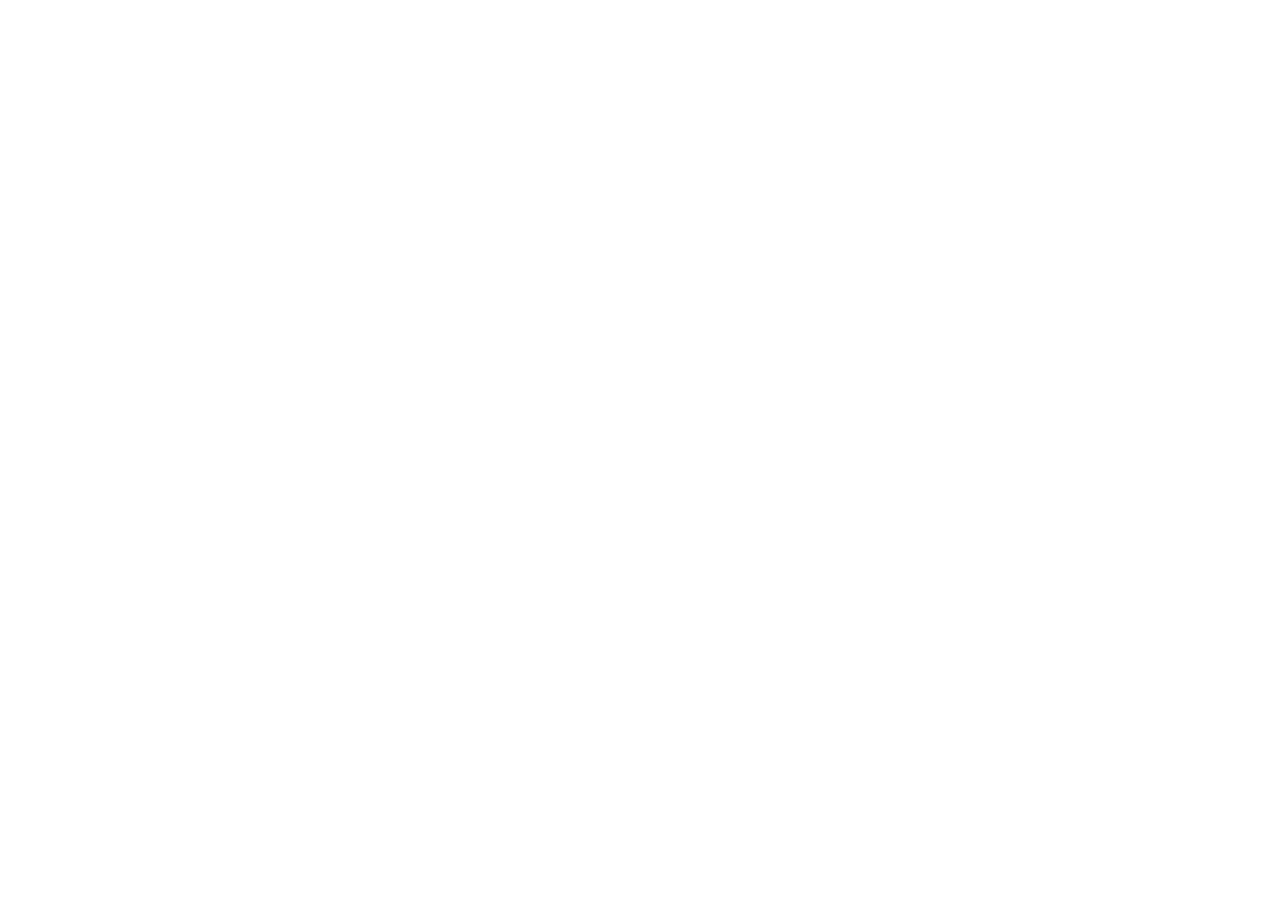
==== index.html @ ce3736c5 "Add files via upload" ====
<!DOCTYPE html>
<html lang="ru">
  <head>
    <meta charset="UTF-8" />
    <meta name="viewport" content="width=device-width, initial-scale=1.0, maximum-scale=1" />
    <link rel="icon" type="image/png" href="/assets/favicon-IRS85_pc.png" />
    <link rel="apple-touch-icon" href="/assets/favicon-IRS85_pc.png" />
    <title>Словарь терминов цифровой гуманитаристики</title>
    <meta name="description" content="Онлайн-словарь терминов цифровой гуманитаристики с определениями на русском и английском языках" />
    
    <!-- Open Graph / Social Media Meta Tags -->
    <meta property="og:type" content="website" />
    <meta property="og:title" content="Словарь терминов цифровой гуманитаристики" />
    <meta property="og:description" content="Современный билингвальный онлайн-словарь терминов цифровой гуманитаристики" />
    <meta property="og:image" content="/favicon.png" />
    <meta name="twitter:card" content="summary" />
    <meta name="twitter:title" content="Словарь терминов цифровой гуманитаристики" />
    <meta name="twitter:description" content="Современный билингвальный онлайн-словарь терминов цифровой гуманитаристики" />
    <link rel="preconnect" href="https://fonts.googleapis.com">
    <link rel="preconnect" href="https://fonts.gstatic.com" crossorigin>
    <link href="https://fonts.googleapis.com/css2?family=Architects+Daughter&family=DM+Sans:ital,opsz,wght@0,9..40,100..1000;1,9..40,100..1000&family=Fira+Code:wght@300..700&family=Geist+Mono:wght@100..900&family=Geist:wght@100..900&family=IBM+Plex+Mono:ital,wght@0,100;0,200;0,300;0,400;0,500;0,600;0,700;1,100;1,200;1,300;1,400;1,500;1,600;1,700&family=IBM+Plex+Sans:ital,wght@0,100..700;1,100..700&family=Inter:ital,opsz,wght@0,14..32,100..900;1,14..32,100..900&family=JetBrains+Mono:ital,wght@0,100..800;1,100..800&family=Libre+Baskerville:ital,wght@0,400;0,700;1,400&family=Lora:ital,wght@0,400..700;1,400..700&family=Merriweather:ital,opsz,wght@0,18..144,300..900;1,18..144,300..900&family=Montserrat:ital,wght@0,100..900;1,100..900&family=Open+Sans:ital,wght@0,300..800;1,300..800&family=Outfit:wght@100..900&family=Oxanium:wght@200..800&family=Playfair+Display:ital,wght@0,400..900;1,400..900&family=Plus+Jakarta+Sans:ital,wght@0,200..800;1,200..800&family=Poppins:ital,wght@0,100;0,200;0,300;0,400;0,500;0,600;0,700;0,800;0,900;1,100;1,200;1,300;1,400;1,500;1,600;1,700;1,800;1,900&family=Roboto+Mono:ital,wght@0,100..700;1,100..700&family=Roboto:ital,wght@0,100..900;1,100..900&family=Source+Code+Pro:ital,wght@0,200..900;1,200..900&family=Source+Serif+4:ital,opsz,wght@0,8..60,200..900;1,8..60,200..900&family=Space+Grotesk:wght@300..700&family=Space+Mono:ital,wght@0,400;0,700;1,400;1,700&display=swap" rel="stylesheet">
    <script type="module" crossorigin src="/assets/index-CRSJxLl6.js"></script>
    <link rel="stylesheet" crossorigin href="/assets/index-CSsqcuXr.css">
  </head>
  <body>
    <div id="root"></div>
  </body>
</html>
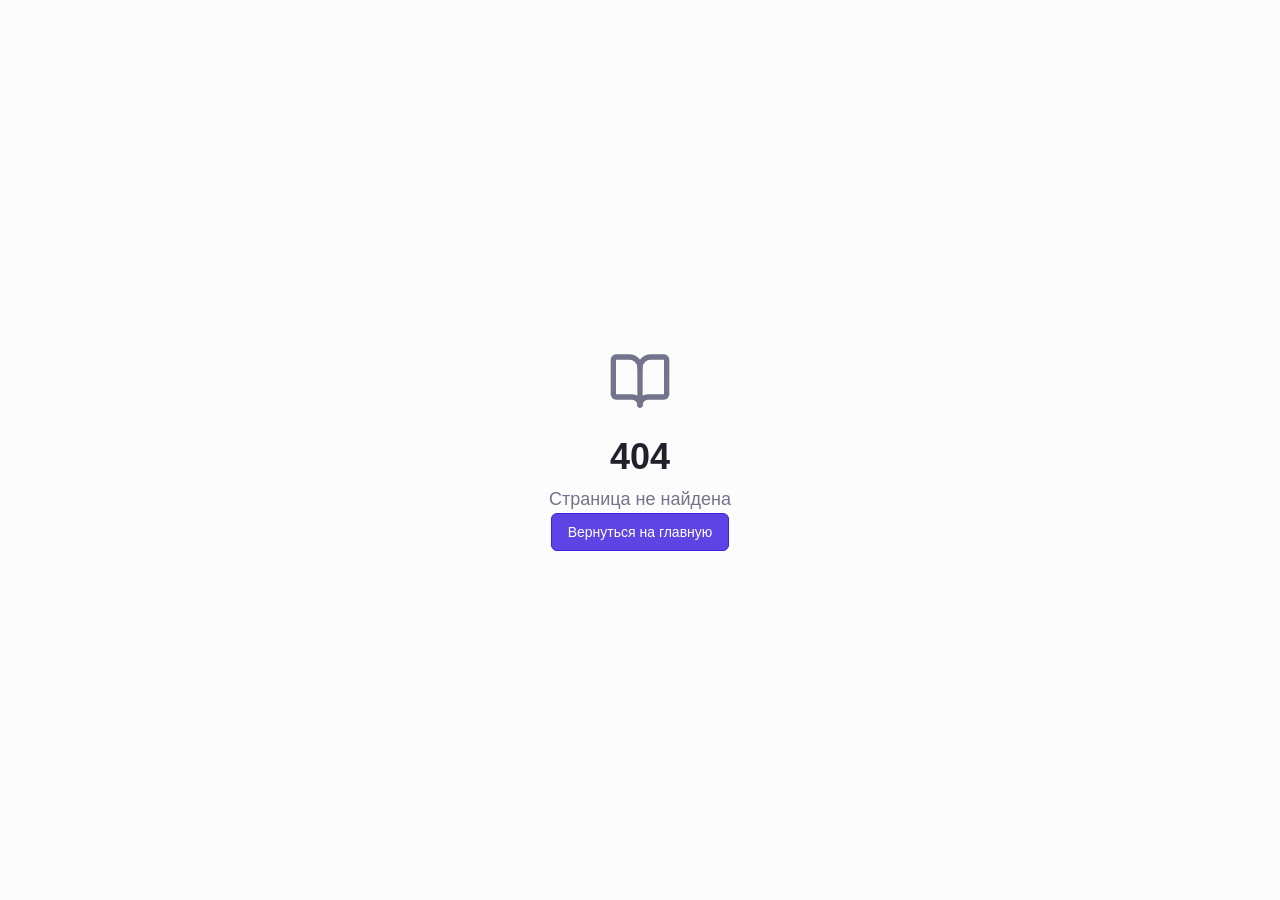
==== commit 27686755: "deploy: 687a441956962f9302067130bd3412cc6a17f30a" ====
--- a/index.html
+++ b/index.html
@@ -7,6 +7,17 @@
     <link rel="apple-touch-icon" href="/assets/favicon-IRS85_pc.png" />
     <title>Словарь терминов цифровой гуманитаристики</title>
     <meta name="description" content="Онлайн-словарь терминов цифровой гуманитаристики с определениями на русском и английском языках" />
+    
+    <!-- GitHub Pages SPA routing support -->
+    <script>
+      (function() {
+        var redirect = sessionStorage.redirect;
+        delete sessionStorage.redirect;
+        if (redirect && redirect !== location.href) {
+          history.replaceState(null, null, redirect);
+        }
+      })();
+    </script>
     
     <!-- Open Graph / Social Media Meta Tags -->
     <meta property="og:type" content="website" />
@@ -19,7 +30,7 @@
     <link rel="preconnect" href="https://fonts.googleapis.com">
     <link rel="preconnect" href="https://fonts.gstatic.com" crossorigin>
     <link href="https://fonts.googleapis.com/css2?family=Architects+Daughter&family=DM+Sans:ital,opsz,wght@0,9..40,100..1000;1,9..40,100..1000&family=Fira+Code:wght@300..700&family=Geist+Mono:wght@100..900&family=Geist:wght@100..900&family=IBM+Plex+Mono:ital,wght@0,100;0,200;0,300;0,400;0,500;0,600;0,700;1,100;1,200;1,300;1,400;1,500;1,600;1,700&family=IBM+Plex+Sans:ital,wght@0,100..700;1,100..700&family=Inter:ital,opsz,wght@0,14..32,100..900;1,14..32,100..900&family=JetBrains+Mono:ital,wght@0,100..800;1,100..800&family=Libre+Baskerville:ital,wght@0,400;0,700;1,400&family=Lora:ital,wght@0,400..700;1,400..700&family=Merriweather:ital,opsz,wght@0,18..144,300..900;1,18..144,300..900&family=Montserrat:ital,wght@0,100..900;1,100..900&family=Open+Sans:ital,wght@0,300..800;1,300..800&family=Outfit:wght@100..900&family=Oxanium:wght@200..800&family=Playfair+Display:ital,wght@0,400..900;1,400..900&family=Plus+Jakarta+Sans:ital,wght@0,200..800;1,200..800&family=Poppins:ital,wght@0,100;0,200;0,300;0,400;0,500;0,600;0,700;0,800;0,900;1,100;1,200;1,300;1,400;1,500;1,600;1,700;1,800;1,900&family=Roboto+Mono:ital,wght@0,100..700;1,100..700&family=Roboto:ital,wght@0,100..900;1,100..900&family=Source+Code+Pro:ital,wght@0,200..900;1,200..900&family=Source+Serif+4:ital,opsz,wght@0,8..60,200..900;1,8..60,200..900&family=Space+Grotesk:wght@300..700&family=Space+Mono:ital,wght@0,400;0,700;1,400;1,700&display=swap" rel="stylesheet">
-    <script type="module" crossorigin src="/assets/index-CRSJxLl6.js"></script>
+    <script type="module" crossorigin src="/assets/index-B86hUpLt.js"></script>
     <link rel="stylesheet" crossorigin href="/assets/index-CSsqcuXr.css">
   </head>
   <body>
--- a/assets/index-CSsqcuXr.css
+++ b/assets/index-CSsqcuXr.css
@@ -0,0 +1 @@
+*,:before,:after{--tw-border-spacing-x: 0;--tw-border-spacing-y: 0;--tw-translate-x: 0;--tw-translate-y: 0;--tw-rotate: 0;--tw-skew-x: 0;--tw-skew-y: 0;--tw-scale-x: 1;--tw-scale-y: 1;--tw-pan-x: ;--tw-pan-y: ;--tw-pinch-zoom: ;--tw-scroll-snap-strictness: proximity;--tw-gradient-from-position: ;--tw-gradient-via-position: ;--tw-gradient-to-position: ;--tw-ordinal: ;--tw-slashed-zero: ;--tw-numeric-figure: ;--tw-numeric-spacing: ;--tw-numeric-fraction: ;--tw-ring-inset: ;--tw-ring-offset-width: 0px;--tw-ring-offset-color: #fff;--tw-ring-color: rgb(59 130 246 / .5);--tw-ring-offset-shadow: 0 0 #0000;--tw-ring-shadow: 0 0 #0000;--tw-shadow: 0 0 #0000;--tw-shadow-colored: 0 0 #0000;--tw-blur: ;--tw-brightness: ;--tw-contrast: ;--tw-grayscale: ;--tw-hue-rotate: ;--tw-invert: ;--tw-saturate: ;--tw-sepia: ;--tw-drop-shadow: ;--tw-backdrop-blur: ;--tw-backdrop-brightness: ;--tw-backdrop-contrast: ;--tw-backdrop-grayscale: ;--tw-backdrop-hue-rotate: ;--tw-backdrop-invert: ;--tw-backdrop-opacity: ;--tw-backdrop-saturate: ;--tw-backdrop-sepia: ;--tw-contain-size: ;--tw-contain-layout: ;--tw-contain-paint: ;--tw-contain-style: }::backdrop{--tw-border-spacing-x: 0;--tw-border-spacing-y: 0;--tw-translate-x: 0;--tw-translate-y: 0;--tw-rotate: 0;--tw-skew-x: 0;--tw-skew-y: 0;--tw-scale-x: 1;--tw-scale-y: 1;--tw-pan-x: ;--tw-pan-y: ;--tw-pinch-zoom: ;--tw-scroll-snap-strictness: proximity;--tw-gradient-from-position: ;--tw-gradient-via-position: ;--tw-gradient-to-position: ;--tw-ordinal: ;--tw-slashed-zero: ;--tw-numeric-figure: ;--tw-numeric-spacing: ;--tw-numeric-fraction: ;--tw-ring-inset: ;--tw-ring-offset-width: 0px;--tw-ring-offset-color: #fff;--tw-ring-color: rgb(59 130 246 / .5);--tw-ring-offset-shadow: 0 0 #0000;--tw-ring-shadow: 0 0 #0000;--tw-shadow: 0 0 #0000;--tw-shadow-colored: 0 0 #0000;--tw-blur: ;--tw-brightness: ;--tw-contrast: ;--tw-grayscale: ;--tw-hue-rotate: ;--tw-invert: ;--tw-saturate: ;--tw-sepia: ;--tw-drop-shadow: ;--tw-backdrop-blur: ;--tw-backdrop-brightness: ;--tw-backdrop-contrast: ;--tw-backdrop-grayscale: ;--tw-backdrop-hue-rotate: ;--tw-backdrop-invert: ;--tw-backdrop-opacity: ;--tw-backdrop-saturate: ;--tw-backdrop-sepia: ;--tw-contain-size: ;--tw-contain-layout: ;--tw-contain-paint: ;--tw-contain-style: }*,:before,:after{box-sizing:border-box;border-width:0;border-style:solid;border-color:#e5e7eb}:before,:after{--tw-content: ""}html,:host{line-height:1.5;-webkit-text-size-adjust:100%;-moz-tab-size:4;-o-tab-size:4;tab-size:4;font-family:var(--font-sans);font-feature-settings:normal;font-variation-settings:normal;-webkit-tap-highlight-color:transparent}body{margin:0;line-height:inherit}hr{height:0;color:inherit;border-top-width:1px}abbr:where([title]){-webkit-text-decoration:underline dotted;text-decoration:underline dotted}h1,h2,h3,h4,h5,h6{font-size:inherit;font-weight:inherit}a{color:inherit;text-decoration:inherit}b,strong{font-weight:bolder}code,kbd,samp,pre{font-family:var(--font-mono);font-feature-settings:normal;font-variation-settings:normal;font-size:1em}small{font-size:80%}sub,sup{font-size:75%;line-height:0;position:relative;vertical-align:baseline}sub{bottom:-.25em}sup{top:-.5em}table{text-indent:0;border-color:inherit;border-collapse:collapse}button,input,optgroup,select,textarea{font-family:inherit;font-feature-settings:inherit;font-variation-settings:inherit;font-size:100%;font-weight:inherit;line-height:inherit;letter-spacing:inherit;color:inherit;margin:0;padding:0}button,select{text-transform:none}button,input:where([type=button]),input:where([type=reset]),input:where([type=submit]){-webkit-appearance:button;background-color:transparent;background-image:none}:-moz-focusring{outline:auto}:-moz-ui-invalid{box-shadow:none}progress{vertical-align:baseline}::-webkit-inner-spin-button,::-webkit-outer-spin-button{height:auto}[type=search]{-webkit-appearance:textfield;outline-offset:-2px}::-webkit-search-decoration{-webkit-appearance:none}::-webkit-file-upload-button{-webkit-appearance:button;font:inherit}summary{display:list-item}blockquote,dl,dd,h1,h2,h3,h4,h5,h6,hr,figure,p,pre{margin:0}fieldset{margin:0;padding:0}legend{padding:0}ol,ul,menu{list-style:none;margin:0;padding:0}dialog{padding:0}textarea{resize:vertical}input::-moz-placeholder,textarea::-moz-placeholder{opacity:1;color:#9ca3af}input::placeholder,textarea::placeholder{opacity:1;color:#9ca3af}button,[role=button]{cursor:pointer}:disabled{cursor:default}img,svg,video,canvas,audio,iframe,embed,object{display:block;vertical-align:middle}img,video{max-width:100%;height:auto}[hidden]:where(:not([hidden=until-found])){display:none}*{--tw-border-opacity: 1;border-color:hsl(var(--border) / var(--tw-border-opacity, 1))}body{--tw-bg-opacity: 1;background-color:hsl(var(--background) / var(--tw-bg-opacity, 1));font-family:var(--font-sans);--tw-text-opacity: 1;color:hsl(var(--foreground) / var(--tw-text-opacity, 1));-webkit-font-smoothing:antialiased;-moz-osx-font-smoothing:grayscale}.sr-only{position:absolute;width:1px;height:1px;padding:0;margin:-1px;overflow:hidden;clip:rect(0,0,0,0);white-space:nowrap;border-width:0}.pointer-events-none{pointer-events:none}.pointer-events-auto{pointer-events:auto}.visible{visibility:visible}.invisible{visibility:hidden}.fixed{position:fixed}.absolute{position:absolute}.relative{position:relative}.sticky{position:sticky}.inset-0{top:0;right:0;bottom:0;left:0}.inset-x-0{left:0;right:0}.inset-y-0{top:0;bottom:0}.-bottom-12{bottom:-3rem}.-left-12{left:-3rem}.-right-12{right:-3rem}.-top-12{top:-3rem}.bottom-0{bottom:0}.left-0{left:0}.left-1{left:.25rem}.left-1\/2{left:50%}.left-2{left:.5rem}.left-3{left:.75rem}.left-\[50\%\]{left:50%}.right-0{right:0}.right-1{right:.25rem}.right-2{right:.5rem}.right-3{right:.75rem}.right-4{right:1rem}.top-0{top:0}.top-1\.5{top:.375rem}.top-1\/2{top:50%}.top-2{top:.5rem}.top-3\.5{top:.875rem}.top-4{top:1rem}.top-\[1px\]{top:1px}.top-\[50\%\]{top:50%}.top-\[60\%\]{top:60%}.top-full{top:100%}.z-10{z-index:10}.z-20{z-index:20}.z-50{z-index:50}.z-\[100\]{z-index:100}.z-\[1\]{z-index:1}.-mx-1{margin-left:-.25rem;margin-right:-.25rem}.mx-2{margin-left:.5rem;margin-right:.5rem}.mx-3\.5{margin-left:.875rem;margin-right:.875rem}.mx-auto{margin-left:auto;margin-right:auto}.my-0\.5{margin-top:.125rem;margin-bottom:.125rem}.my-1{margin-top:.25rem;margin-bottom:.25rem}.-ml-4{margin-left:-1rem}.-mt-16{margin-top:-4rem}.-mt-4{margin-top:-1rem}.mb-1{margin-bottom:.25rem}.mb-10{margin-bottom:2.5rem}.mb-12{margin-bottom:3rem}.mb-2{margin-bottom:.5rem}.mb-24{margin-bottom:6rem}.mb-4{margin-bottom:1rem}.mb-6{margin-bottom:1.5rem}.ml-1{margin-left:.25rem}.ml-2{margin-left:.5rem}.ml-auto{margin-left:auto}.mr-1{margin-right:.25rem}.mr-2{margin-right:.5rem}.mt-0\.5{margin-top:.125rem}.mt-1\.5{margin-top:.375rem}.mt-2{margin-top:.5rem}.mt-24{margin-top:6rem}.mt-4{margin-top:1rem}.mt-auto{margin-top:auto}.line-clamp-2{overflow:hidden;display:-webkit-box;-webkit-box-orient:vertical;-webkit-line-clamp:2}.block{display:block}.inline-block{display:inline-block}.flex{display:flex}.inline-flex{display:inline-flex}.table{display:table}.grid{display:grid}.hidden{display:none}.aspect-square{aspect-ratio:1 / 1}.aspect-video{aspect-ratio:16 / 9}.size-4{width:1rem;height:1rem}.h-1{height:.25rem}.h-1\.5{height:.375rem}.h-10{height:2.5rem}.h-11{height:2.75rem}.h-12{height:3rem}.h-16{height:4rem}.h-2{height:.5rem}.h-2\.5{height:.625rem}.h-3{height:.75rem}.h-3\.5{height:.875rem}.h-4{height:1rem}.h-5{height:1.25rem}.h-6{height:1.5rem}.h-7{height:1.75rem}.h-8{height:2rem}.h-9{height:2.25rem}.h-\[1px\]{height:1px}.h-\[500px\]{height:500px}.h-\[600px\]{height:600px}.h-\[var\(--radix-navigation-menu-viewport-height\)\]{height:var(--radix-navigation-menu-viewport-height)}.h-\[var\(--radix-select-trigger-height\)\]{height:var(--radix-select-trigger-height)}.h-auto{height:auto}.h-full{height:100%}.h-px{height:1px}.h-screen{height:100vh}.h-svh{height:100svh}.max-h-\[--radix-context-menu-content-available-height\]{max-height:var(--radix-context-menu-content-available-height)}.max-h-\[--radix-select-content-available-height\]{max-height:var(--radix-select-content-available-height)}.max-h-\[300px\]{max-height:300px}.max-h-\[var\(--radix-dropdown-menu-content-available-height\)\]{max-height:var(--radix-dropdown-menu-content-available-height)}.max-h-screen{max-height:100vh}.min-h-0{min-height:0px}.min-h-10{min-height:2.5rem}.min-h-8{min-height:2rem}.min-h-9{min-height:2.25rem}.min-h-\[140px\]{min-height:140px}.min-h-\[80px\]{min-height:80px}.min-h-screen{min-height:100vh}.min-h-svh{min-height:100svh}.w-0{width:0px}.w-1{width:.25rem}.w-10{width:2.5rem}.w-11{width:2.75rem}.w-16{width:4rem}.w-2{width:.5rem}.w-2\.5{width:.625rem}.w-3{width:.75rem}.w-3\.5{width:.875rem}.w-3\/4{width:75%}.w-4{width:1rem}.w-5{width:1.25rem}.w-6{width:1.5rem}.w-64{width:16rem}.w-7{width:1.75rem}.w-72{width:18rem}.w-8{width:2rem}.w-9{width:2.25rem}.w-\[100px\]{width:100px}.w-\[1px\]{width:1px}.w-\[500px\]{width:500px}.w-\[600px\]{width:600px}.w-\[var\(--sidebar-width\)\]{width:var(--sidebar-width)}.w-auto{width:auto}.w-full{width:100%}.w-max{width:-moz-max-content;width:max-content}.w-px{width:1px}.min-w-0{min-width:0px}.min-w-10{min-width:2.5rem}.min-w-11{min-width:2.75rem}.min-w-5{min-width:1.25rem}.min-w-9{min-width:2.25rem}.min-w-\[12rem\]{min-width:12rem}.min-w-\[32px\]{min-width:32px}.min-w-\[48px\]{min-width:48px}.min-w-\[8rem\]{min-width:8rem}.min-w-\[var\(--radix-select-trigger-width\)\]{min-width:var(--radix-select-trigger-width)}.max-w-2xl{max-width:42rem}.max-w-3xl{max-width:48rem}.max-w-4xl{max-width:56rem}.max-w-5xl{max-width:64rem}.max-w-6xl{max-width:72rem}.max-w-7xl{max-width:80rem}.max-w-\[var\(--skeleton-width\)\]{max-width:var(--skeleton-width)}.max-w-lg{max-width:32rem}.max-w-max{max-width:-moz-max-content;max-width:max-content}.max-w-md{max-width:28rem}.max-w-xs{max-width:20rem}.flex-1{flex:1 1 0%}.flex-shrink-0,.shrink-0{flex-shrink:0}.grow{flex-grow:1}.grow-0{flex-grow:0}.basis-full{flex-basis:100%}.caption-bottom{caption-side:bottom}.border-collapse{border-collapse:collapse}.origin-\[--radix-context-menu-content-transform-origin\]{transform-origin:var(--radix-context-menu-content-transform-origin)}.origin-\[--radix-dropdown-menu-content-transform-origin\]{transform-origin:var(--radix-dropdown-menu-content-transform-origin)}.origin-\[--radix-hover-card-content-transform-origin\]{transform-origin:var(--radix-hover-card-content-transform-origin)}.origin-\[--radix-menubar-content-transform-origin\]{transform-origin:var(--radix-menubar-content-transform-origin)}.origin-\[--radix-popover-content-transform-origin\]{transform-origin:var(--radix-popover-content-transform-origin)}.origin-\[--radix-select-content-transform-origin\]{transform-origin:var(--radix-select-content-transform-origin)}.origin-\[--radix-tooltip-content-transform-origin\]{transform-origin:var(--radix-tooltip-content-transform-origin)}.-translate-x-1\/2{--tw-translate-x: -50%;transform:translate(var(--tw-translate-x),var(--tw-translate-y)) rotate(var(--tw-rotate)) skew(var(--tw-skew-x)) skewY(var(--tw-skew-y)) scaleX(var(--tw-scale-x)) scaleY(var(--tw-scale-y))}.-translate-x-px{--tw-translate-x: -1px;transform:translate(var(--tw-translate-x),var(--tw-translate-y)) rotate(var(--tw-rotate)) skew(var(--tw-skew-x)) skewY(var(--tw-skew-y)) scaleX(var(--tw-scale-x)) scaleY(var(--tw-scale-y))}.-translate-y-1\/2{--tw-translate-y: -50%;transform:translate(var(--tw-translate-x),var(--tw-translate-y)) rotate(var(--tw-rotate)) skew(var(--tw-skew-x)) skewY(var(--tw-skew-y)) scaleX(var(--tw-scale-x)) scaleY(var(--tw-scale-y))}.translate-x-\[-50\%\]{--tw-translate-x: -50%;transform:translate(var(--tw-translate-x),var(--tw-translate-y)) rotate(var(--tw-rotate)) skew(var(--tw-skew-x)) skewY(var(--tw-skew-y)) scaleX(var(--tw-scale-x)) scaleY(var(--tw-scale-y))}.translate-x-px{--tw-translate-x: 1px;transform:translate(var(--tw-translate-x),var(--tw-translate-y)) rotate(var(--tw-rotate)) skew(var(--tw-skew-x)) skewY(var(--tw-skew-y)) scaleX(var(--tw-scale-x)) scaleY(var(--tw-scale-y))}.translate-y-\[-50\%\]{--tw-translate-y: -50%;transform:translate(var(--tw-translate-x),var(--tw-translate-y)) rotate(var(--tw-rotate)) skew(var(--tw-skew-x)) skewY(var(--tw-skew-y)) scaleX(var(--tw-scale-x)) scaleY(var(--tw-scale-y))}.rotate-45{--tw-rotate: 45deg;transform:translate(var(--tw-translate-x),var(--tw-translate-y)) rotate(var(--tw-rotate)) skew(var(--tw-skew-x)) skewY(var(--tw-skew-y)) scaleX(var(--tw-scale-x)) scaleY(var(--tw-scale-y))}.rotate-90{--tw-rotate: 90deg;transform:translate(var(--tw-translate-x),var(--tw-translate-y)) rotate(var(--tw-rotate)) skew(var(--tw-skew-x)) skewY(var(--tw-skew-y)) scaleX(var(--tw-scale-x)) scaleY(var(--tw-scale-y))}.transform{transform:translate(var(--tw-translate-x),var(--tw-translate-y)) rotate(var(--tw-rotate)) skew(var(--tw-skew-x)) skewY(var(--tw-skew-y)) scaleX(var(--tw-scale-x)) scaleY(var(--tw-scale-y))}@keyframes pulse{50%{opacity:.5}}.animate-pulse{animation:pulse 2s cubic-bezier(.4,0,.6,1) infinite}@keyframes spin{to{transform:rotate(360deg)}}.animate-spin{animation:spin 1s linear infinite}.cursor-default{cursor:default}.cursor-pointer{cursor:pointer}.touch-none{touch-action:none}.select-none{-webkit-user-select:none;-moz-user-select:none;user-select:none}.list-inside{list-style-position:inside}.list-disc{list-style-type:disc}.list-none{list-style-type:none}.grid-cols-1{grid-template-columns:repeat(1,minmax(0,1fr))}.flex-row{flex-direction:row}.flex-col{flex-direction:column}.flex-col-reverse{flex-direction:column-reverse}.flex-wrap{flex-wrap:wrap}.items-start{align-items:flex-start}.items-end{align-items:flex-end}.items-center{align-items:center}.items-stretch{align-items:stretch}.justify-center{justify-content:center}.justify-between{justify-content:space-between}.gap-1{gap:.25rem}.gap-1\.5{gap:.375rem}.gap-2{gap:.5rem}.gap-3{gap:.75rem}.gap-4{gap:1rem}.gap-5{gap:1.25rem}.gap-6{gap:1.5rem}.space-x-1>:not([hidden])~:not([hidden]){--tw-space-x-reverse: 0;margin-right:calc(.25rem * var(--tw-space-x-reverse));margin-left:calc(.25rem * calc(1 - var(--tw-space-x-reverse)))}.space-x-2>:not([hidden])~:not([hidden]){--tw-space-x-reverse: 0;margin-right:calc(.5rem * var(--tw-space-x-reverse));margin-left:calc(.5rem * calc(1 - var(--tw-space-x-reverse)))}.space-x-4>:not([hidden])~:not([hidden]){--tw-space-x-reverse: 0;margin-right:calc(1rem * var(--tw-space-x-reverse));margin-left:calc(1rem * calc(1 - var(--tw-space-x-reverse)))}.space-y-1>:not([hidden])~:not([hidden]){--tw-space-y-reverse: 0;margin-top:calc(.25rem * calc(1 - var(--tw-space-y-reverse)));margin-bottom:calc(.25rem * var(--tw-space-y-reverse))}.space-y-1\.5>:not([hidden])~:not([hidden]){--tw-space-y-reverse: 0;margin-top:calc(.375rem * calc(1 - var(--tw-space-y-reverse)));margin-bottom:calc(.375rem * var(--tw-space-y-reverse))}.space-y-2>:not([hidden])~:not([hidden]){--tw-space-y-reverse: 0;margin-top:calc(.5rem * calc(1 - var(--tw-space-y-reverse)));margin-bottom:calc(.5rem * var(--tw-space-y-reverse))}.space-y-3>:not([hidden])~:not([hidden]){--tw-space-y-reverse: 0;margin-top:calc(.75rem * calc(1 - var(--tw-space-y-reverse)));margin-bottom:calc(.75rem * var(--tw-space-y-reverse))}.space-y-4>:not([hidden])~:not([hidden]){--tw-space-y-reverse: 0;margin-top:calc(1rem * calc(1 - var(--tw-space-y-reverse)));margin-bottom:calc(1rem * var(--tw-space-y-reverse))}.space-y-6>:not([hidden])~:not([hidden]){--tw-space-y-reverse: 0;margin-top:calc(1.5rem * calc(1 - var(--tw-space-y-reverse)));margin-bottom:calc(1.5rem * var(--tw-space-y-reverse))}.overflow-auto{overflow:auto}.overflow-hidden{overflow:hidden}.overflow-visible{overflow:visible}.overflow-y-auto{overflow-y:auto}.overflow-x-hidden{overflow-x:hidden}.whitespace-nowrap{white-space:nowrap}.break-words{overflow-wrap:break-word}.rounded-2xl{border-radius:1rem}.rounded-\[2px\]{border-radius:2px}.rounded-\[inherit\]{border-radius:inherit}.rounded-full{border-radius:9999px}.rounded-lg{border-radius:.5625rem}.rounded-md{border-radius:.375rem}.rounded-sm{border-radius:.1875rem}.rounded-xl{border-radius:.75rem}.rounded-t-\[10px\]{border-top-left-radius:10px;border-top-right-radius:10px}.rounded-tl-sm{border-top-left-radius:.1875rem}.border{border-width:1px}.border-2{border-width:2px}.border-\[1\.5px\]{border-width:1.5px}.border-y{border-top-width:1px;border-bottom-width:1px}.border-b{border-bottom-width:1px}.border-l{border-left-width:1px}.border-r{border-right-width:1px}.border-t{border-top-width:1px}.border-dashed{border-style:dashed}.border-\[--color-border\]{border-color:var(--color-border)}.border-accent\/20{border-color:hsl(var(--accent) / .2)}.border-border\/40{border-color:hsl(var(--border) / .4)}.border-border\/50{border-color:hsl(var(--border) / .5)}.border-card-border{--tw-border-opacity: 1;border-color:hsl(var(--card-border) / var(--tw-border-opacity, 1))}.border-chart-2\/20{border-color:hsl(var(--chart-2) / .2)}.border-chart-4\/20{border-color:hsl(var(--chart-4) / .2)}.border-chart-5\/20{border-color:hsl(var(--chart-5) / .2)}.border-destructive{--tw-border-opacity: 1;border-color:hsl(var(--destructive) / var(--tw-border-opacity, 1))}.border-destructive-border{border-color:var(--destructive-border)}.border-destructive\/50{border-color:hsl(var(--destructive) / .5)}.border-input{--tw-border-opacity: 1;border-color:hsl(var(--input) / var(--tw-border-opacity, 1))}.border-primary{--tw-border-opacity: 1;border-color:hsl(var(--primary) / var(--tw-border-opacity, 1))}.border-primary-border{border-color:var(--primary-border)}.border-primary\/20{border-color:hsl(var(--primary) / .2)}.border-secondary-border{border-color:var(--secondary-border)}.border-secondary\/20{border-color:hsl(var(--secondary) / .2)}.border-sidebar-border{--tw-border-opacity: 1;border-color:hsl(var(--sidebar-border) / var(--tw-border-opacity, 1))}.border-transparent{border-color:transparent}.border-white\/25{border-color:#ffffff40}.border-white\/40{border-color:#fff6}.border-l-transparent{border-left-color:transparent}.border-t-transparent{border-top-color:transparent}.bg-\[--color-bg\]{background-color:var(--color-bg)}.bg-accent{--tw-bg-opacity: 1;background-color:hsl(var(--accent) / var(--tw-bg-opacity, 1))}.bg-accent\/10{background-color:hsl(var(--accent) / .1)}.bg-background{--tw-bg-opacity: 1;background-color:hsl(var(--background) / var(--tw-bg-opacity, 1))}.bg-black\/80{background-color:#000c}.bg-border{--tw-bg-opacity: 1;background-color:hsl(var(--border) / var(--tw-bg-opacity, 1))}.bg-card{--tw-bg-opacity: 1;background-color:hsl(var(--card) / var(--tw-bg-opacity, 1))}.bg-card\/50{background-color:hsl(var(--card) / .5)}.bg-chart-2\/10{background-color:hsl(var(--chart-2) / .1)}.bg-chart-4\/10{background-color:hsl(var(--chart-4) / .1)}.bg-chart-5\/10{background-color:hsl(var(--chart-5) / .1)}.bg-cyan-200\/50{background-color:#a5f3fc80}.bg-destructive{--tw-bg-opacity: 1;background-color:hsl(var(--destructive) / var(--tw-bg-opacity, 1))}.bg-destructive\/10{background-color:hsl(var(--destructive) / .1)}.bg-foreground{--tw-bg-opacity: 1;background-color:hsl(var(--foreground) / var(--tw-bg-opacity, 1))}.bg-green-500\/10{background-color:#22c55e1a}.bg-muted{--tw-bg-opacity: 1;background-color:hsl(var(--muted) / var(--tw-bg-opacity, 1))}.bg-muted\/50{background-color:hsl(var(--muted) / .5)}.bg-popover{--tw-bg-opacity: 1;background-color:hsl(var(--popover) / var(--tw-bg-opacity, 1))}.bg-primary{--tw-bg-opacity: 1;background-color:hsl(var(--primary) / var(--tw-bg-opacity, 1))}.bg-primary\/10{background-color:hsl(var(--primary) / .1)}.bg-secondary{--tw-bg-opacity: 1;background-color:hsl(var(--secondary) / var(--tw-bg-opacity, 1))}.bg-secondary\/10{background-color:hsl(var(--secondary) / .1)}.bg-sidebar{--tw-bg-opacity: 1;background-color:hsl(var(--sidebar) / var(--tw-bg-opacity, 1))}.bg-sidebar-border{--tw-bg-opacity: 1;background-color:hsl(var(--sidebar-border) / var(--tw-bg-opacity, 1))}.bg-teal-300\/40{background-color:#5eead466}.bg-transparent{background-color:transparent}.bg-white{--tw-bg-opacity: 1;background-color:rgb(255 255 255 / var(--tw-bg-opacity, 1))}.bg-white\/15{background-color:#ffffff26}.bg-white\/20{background-color:#fff3}.bg-gradient-to-b{background-image:linear-gradient(to bottom,var(--tw-gradient-stops))}.bg-gradient-to-br{background-image:linear-gradient(to bottom right,var(--tw-gradient-stops))}.bg-gradient-to-r{background-image:linear-gradient(to right,var(--tw-gradient-stops))}.from-card\/80{--tw-gradient-from: hsl(var(--card) / .8) var(--tw-gradient-from-position);--tw-gradient-to: hsl(var(--card) / 0) var(--tw-gradient-to-position);--tw-gradient-stops: var(--tw-gradient-from), var(--tw-gradient-to)}.from-cyan-200{--tw-gradient-from: #a5f3fc var(--tw-gradient-from-position);--tw-gradient-to: rgb(165 243 252 / 0) var(--tw-gradient-to-position);--tw-gradient-stops: var(--tw-gradient-from), var(--tw-gradient-to)}.from-cyan-400\/5{--tw-gradient-from: rgb(34 211 238 / .05) var(--tw-gradient-from-position);--tw-gradient-to: rgb(34 211 238 / 0) var(--tw-gradient-to-position);--tw-gradient-stops: var(--tw-gradient-from), var(--tw-gradient-to)}.from-cyan-500{--tw-gradient-from: #06b6d4 var(--tw-gradient-from-position);--tw-gradient-to: rgb(6 182 212 / 0) var(--tw-gradient-to-position);--tw-gradient-stops: var(--tw-gradient-from), var(--tw-gradient-to)}.from-cyan-900\/60{--tw-gradient-from: rgb(22 78 99 / .6) var(--tw-gradient-from-position);--tw-gradient-to: rgb(22 78 99 / 0) var(--tw-gradient-to-position);--tw-gradient-stops: var(--tw-gradient-from), var(--tw-gradient-to)}.from-foreground{--tw-gradient-from: hsl(var(--foreground) / 1) var(--tw-gradient-from-position);--tw-gradient-to: hsl(var(--foreground) / 0) var(--tw-gradient-to-position);--tw-gradient-stops: var(--tw-gradient-from), var(--tw-gradient-to)}.from-primary{--tw-gradient-from: hsl(var(--primary) / 1) var(--tw-gradient-from-position);--tw-gradient-to: hsl(var(--primary) / 0) var(--tw-gradient-to-position);--tw-gradient-stops: var(--tw-gradient-from), var(--tw-gradient-to)}.from-primary\/5{--tw-gradient-from: hsl(var(--primary) / .05) var(--tw-gradient-from-position);--tw-gradient-to: hsl(var(--primary) / 0) var(--tw-gradient-to-position);--tw-gradient-stops: var(--tw-gradient-from), var(--tw-gradient-to)}.from-transparent{--tw-gradient-from: transparent var(--tw-gradient-from-position);--tw-gradient-to: rgb(0 0 0 / 0) var(--tw-gradient-to-position);--tw-gradient-stops: var(--tw-gradient-from), var(--tw-gradient-to)}.via-background{--tw-gradient-to: hsl(var(--background) / 0) var(--tw-gradient-to-position);--tw-gradient-stops: var(--tw-gradient-from), hsl(var(--background) / 1) var(--tw-gradient-via-position), var(--tw-gradient-to)}.via-teal-100{--tw-gradient-to: rgb(204 251 241 / 0) var(--tw-gradient-to-position);--tw-gradient-stops: var(--tw-gradient-from), #ccfbf1 var(--tw-gradient-via-position), var(--tw-gradient-to)}.via-teal-400\/15{--tw-gradient-to: rgb(45 212 191 / 0) var(--tw-gradient-to-position);--tw-gradient-stops: var(--tw-gradient-from), rgb(45 212 191 / .15) var(--tw-gradient-via-position), var(--tw-gradient-to)}.via-teal-800\/70{--tw-gradient-to: rgb(17 94 89 / 0) var(--tw-gradient-to-position);--tw-gradient-stops: var(--tw-gradient-from), rgb(17 94 89 / .7) var(--tw-gradient-via-position), var(--tw-gradient-to)}.via-white\/30{--tw-gradient-to: rgb(255 255 255 / 0) var(--tw-gradient-to-position);--tw-gradient-stops: var(--tw-gradient-from), rgb(255 255 255 / .3) var(--tw-gradient-via-position), var(--tw-gradient-to)}.to-blue-200{--tw-gradient-to: #bfdbfe var(--tw-gradient-to-position)}.to-blue-900\/60{--tw-gradient-to: rgb(30 58 138 / .6) var(--tw-gradient-to-position)}.to-card\/50{--tw-gradient-to: hsl(var(--card) / .5) var(--tw-gradient-to-position)}.to-foreground\/60{--tw-gradient-to: hsl(var(--foreground) / .6) var(--tw-gradient-to-position)}.to-secondary{--tw-gradient-to: hsl(var(--secondary) / 1) var(--tw-gradient-to-position)}.to-secondary\/5{--tw-gradient-to: hsl(var(--secondary) / .05) var(--tw-gradient-to-position)}.to-teal-400\/5{--tw-gradient-to: rgb(45 212 191 / .05) var(--tw-gradient-to-position)}.to-teal-500{--tw-gradient-to: #14b8a6 var(--tw-gradient-to-position)}.to-transparent{--tw-gradient-to: transparent var(--tw-gradient-to-position)}.bg-clip-text{-webkit-background-clip:text;background-clip:text}.fill-current{fill:currentColor}.p-0{padding:0}.p-1{padding:.25rem}.p-10{padding:2.5rem}.p-2{padding:.5rem}.p-3{padding:.75rem}.p-4{padding:1rem}.p-6{padding:1.5rem}.p-8{padding:2rem}.p-\[1px\]{padding:1px}.px-1{padding-left:.25rem;padding-right:.25rem}.px-2{padding-left:.5rem;padding-right:.5rem}.px-2\.5{padding-left:.625rem;padding-right:.625rem}.px-3{padding-left:.75rem;padding-right:.75rem}.px-4{padding-left:1rem;padding-right:1rem}.px-5{padding-left:1.25rem;padding-right:1.25rem}.px-6{padding-left:1.5rem;padding-right:1.5rem}.px-8{padding-left:2rem;padding-right:2rem}.py-0\.5{padding-top:.125rem;padding-bottom:.125rem}.py-1{padding-top:.25rem;padding-bottom:.25rem}.py-1\.5{padding-top:.375rem;padding-bottom:.375rem}.py-12{padding-top:3rem;padding-bottom:3rem}.py-2{padding-top:.5rem;padding-bottom:.5rem}.py-3{padding-top:.75rem;padding-bottom:.75rem}.py-32{padding-top:8rem;padding-bottom:8rem}.py-4{padding-top:1rem;padding-bottom:1rem}.py-6{padding-top:1.5rem;padding-bottom:1.5rem}.py-8{padding-top:2rem;padding-bottom:2rem}.pb-2{padding-bottom:.5rem}.pb-3{padding-bottom:.75rem}.pb-32{padding-bottom:8rem}.pb-4{padding-bottom:1rem}.pl-2\.5{padding-left:.625rem}.pl-4{padding-left:1rem}.pl-8{padding-left:2rem}.pl-9{padding-left:2.25rem}.pr-2{padding-right:.5rem}.pr-2\.5{padding-right:.625rem}.pr-8{padding-right:2rem}.pt-0{padding-top:0}.pt-1{padding-top:.25rem}.pt-3{padding-top:.75rem}.pt-4{padding-top:1rem}.text-left{text-align:left}.text-center{text-align:center}.align-middle{vertical-align:middle}.font-mono{font-family:var(--font-mono)}.text-2xl{font-size:1.5rem;line-height:2rem}.text-3xl{font-size:1.875rem;line-height:2.25rem}.text-4xl{font-size:2.25rem;line-height:2.5rem}.text-5xl{font-size:3rem;line-height:1}.text-\[0\.8rem\]{font-size:.8rem}.text-base{font-size:1rem;line-height:1.5rem}.text-lg{font-size:1.125rem;line-height:1.75rem}.text-sm{font-size:.875rem;line-height:1.25rem}.text-xl{font-size:1.25rem;line-height:1.75rem}.text-xs{font-size:.75rem;line-height:1rem}.font-bold{font-weight:700}.font-medium{font-weight:500}.font-normal{font-weight:400}.font-semibold{font-weight:600}.uppercase{text-transform:uppercase}.italic{font-style:italic}.tabular-nums{--tw-numeric-spacing: tabular-nums;font-variant-numeric:var(--tw-ordinal) var(--tw-slashed-zero) var(--tw-numeric-figure) var(--tw-numeric-spacing) var(--tw-numeric-fraction)}.leading-loose{line-height:2}.leading-none{line-height:1}.leading-relaxed{line-height:1.625}.leading-tight{line-height:1.25}.tracking-tight{letter-spacing:-.025em}.tracking-wide{letter-spacing:.025em}.tracking-wider{letter-spacing:.05em}.tracking-widest{letter-spacing:.1em}.text-accent-foreground{--tw-text-opacity: 1;color:hsl(var(--accent-foreground) / var(--tw-text-opacity, 1))}.text-card-foreground{--tw-text-opacity: 1;color:hsl(var(--card-foreground) / var(--tw-text-opacity, 1))}.text-chart-2{--tw-text-opacity: 1;color:hsl(var(--chart-2) / var(--tw-text-opacity, 1))}.text-chart-4{--tw-text-opacity: 1;color:hsl(var(--chart-4) / var(--tw-text-opacity, 1))}.text-chart-5{--tw-text-opacity: 1;color:hsl(var(--chart-5) / var(--tw-text-opacity, 1))}.text-current{color:currentColor}.text-cyan-300{--tw-text-opacity: 1;color:rgb(103 232 249 / var(--tw-text-opacity, 1))}.text-cyan-50\/90{color:#ecfeffe6}.text-destructive{--tw-text-opacity: 1;color:hsl(var(--destructive) / var(--tw-text-opacity, 1))}.text-destructive-foreground{--tw-text-opacity: 1;color:hsl(var(--destructive-foreground) / var(--tw-text-opacity, 1))}.text-foreground{--tw-text-opacity: 1;color:hsl(var(--foreground) / var(--tw-text-opacity, 1))}.text-foreground\/50{color:hsl(var(--foreground) / .5)}.text-green-700{--tw-text-opacity: 1;color:rgb(21 128 61 / var(--tw-text-opacity, 1))}.text-muted-foreground{--tw-text-opacity: 1;color:hsl(var(--muted-foreground) / var(--tw-text-opacity, 1))}.text-popover-foreground{--tw-text-opacity: 1;color:hsl(var(--popover-foreground) / var(--tw-text-opacity, 1))}.text-primary{--tw-text-opacity: 1;color:hsl(var(--primary) / var(--tw-text-opacity, 1))}.text-primary-foreground{--tw-text-opacity: 1;color:hsl(var(--primary-foreground) / var(--tw-text-opacity, 1))}.text-secondary{--tw-text-opacity: 1;color:hsl(var(--secondary) / var(--tw-text-opacity, 1))}.text-secondary-foreground{--tw-text-opacity: 1;color:hsl(var(--secondary-foreground) / var(--tw-text-opacity, 1))}.text-sidebar-foreground{--tw-text-opacity: 1;color:hsl(var(--sidebar-foreground) / var(--tw-text-opacity, 1))}.text-sidebar-foreground\/70{color:hsl(var(--sidebar-foreground) / .7)}.text-transparent{color:transparent}.text-white{--tw-text-opacity: 1;color:rgb(255 255 255 / var(--tw-text-opacity, 1))}.text-white\/80{color:#fffc}.opacity-0{opacity:0}.opacity-50{opacity:.5}.opacity-60{opacity:.6}.opacity-70{opacity:.7}.opacity-90{opacity:.9}.opacity-\[0\.08\]{opacity:.08}.shadow{--tw-shadow: 0 1px 3px 0 rgb(0 0 0 / .1), 0 1px 2px -1px rgb(0 0 0 / .1);--tw-shadow-colored: 0 1px 3px 0 var(--tw-shadow-color), 0 1px 2px -1px var(--tw-shadow-color);box-shadow:var(--tw-ring-offset-shadow, 0 0 #0000),var(--tw-ring-shadow, 0 0 #0000),var(--tw-shadow)}.shadow-2xl{--tw-shadow: 0 25px 50px -12px rgb(0 0 0 / .25);--tw-shadow-colored: 0 25px 50px -12px var(--tw-shadow-color);box-shadow:var(--tw-ring-offset-shadow, 0 0 #0000),var(--tw-ring-shadow, 0 0 #0000),var(--tw-shadow)}.shadow-\[0_0_0_1px_hsl\(var\(--sidebar-border\)\)\]{--tw-shadow: 0 0 0 1px hsl(var(--sidebar-border));--tw-shadow-colored: 0 0 0 1px var(--tw-shadow-color);box-shadow:var(--tw-ring-offset-shadow, 0 0 #0000),var(--tw-ring-shadow, 0 0 #0000),var(--tw-shadow)}.shadow-lg{--tw-shadow: 0 10px 15px -3px rgb(0 0 0 / .1), 0 4px 6px -4px rgb(0 0 0 / .1);--tw-shadow-colored: 0 10px 15px -3px var(--tw-shadow-color), 0 4px 6px -4px var(--tw-shadow-color);box-shadow:var(--tw-ring-offset-shadow, 0 0 #0000),var(--tw-ring-shadow, 0 0 #0000),var(--tw-shadow)}.shadow-md{--tw-shadow: 0 4px 6px -1px rgb(0 0 0 / .1), 0 2px 4px -2px rgb(0 0 0 / .1);--tw-shadow-colored: 0 4px 6px -1px var(--tw-shadow-color), 0 2px 4px -2px var(--tw-shadow-color);box-shadow:var(--tw-ring-offset-shadow, 0 0 #0000),var(--tw-ring-shadow, 0 0 #0000),var(--tw-shadow)}.shadow-none{--tw-shadow: 0 0 #0000;--tw-shadow-colored: 0 0 #0000;box-shadow:var(--tw-ring-offset-shadow, 0 0 #0000),var(--tw-ring-shadow, 0 0 #0000),var(--tw-shadow)}.shadow-sm{--tw-shadow: 0 1px 2px 0 rgb(0 0 0 / .05);--tw-shadow-colored: 0 1px 2px 0 var(--tw-shadow-color);box-shadow:var(--tw-ring-offset-shadow, 0 0 #0000),var(--tw-ring-shadow, 0 0 #0000),var(--tw-shadow)}.shadow-xl{--tw-shadow: 0 20px 25px -5px rgb(0 0 0 / .1), 0 8px 10px -6px rgb(0 0 0 / .1);--tw-shadow-colored: 0 20px 25px -5px var(--tw-shadow-color), 0 8px 10px -6px var(--tw-shadow-color);box-shadow:var(--tw-ring-offset-shadow, 0 0 #0000),var(--tw-ring-shadow, 0 0 #0000),var(--tw-shadow)}.shadow-black\/5{--tw-shadow-color: rgb(0 0 0 / .05);--tw-shadow: var(--tw-shadow-colored)}.shadow-cyan-400\/60{--tw-shadow-color: rgb(34 211 238 / .6);--tw-shadow: var(--tw-shadow-colored)}.outline-none{outline:2px solid transparent;outline-offset:2px}.outline{outline-style:solid}.outline-2{outline-width:2px}.outline-offset-2{outline-offset:2px}.outline-transparent{outline-color:transparent}.ring-0{--tw-ring-offset-shadow: var(--tw-ring-inset) 0 0 0 var(--tw-ring-offset-width) var(--tw-ring-offset-color);--tw-ring-shadow: var(--tw-ring-inset) 0 0 0 calc(0px + var(--tw-ring-offset-width)) var(--tw-ring-color);box-shadow:var(--tw-ring-offset-shadow),var(--tw-ring-shadow),var(--tw-shadow, 0 0 #0000)}.ring-2{--tw-ring-offset-shadow: var(--tw-ring-inset) 0 0 0 var(--tw-ring-offset-width) var(--tw-ring-offset-color);--tw-ring-shadow: var(--tw-ring-inset) 0 0 0 calc(2px + var(--tw-ring-offset-width)) var(--tw-ring-color);box-shadow:var(--tw-ring-offset-shadow),var(--tw-ring-shadow),var(--tw-shadow, 0 0 #0000)}.ring-ring{--tw-ring-opacity: 1;--tw-ring-color: hsl(var(--ring) / var(--tw-ring-opacity, 1))}.ring-sidebar-ring{--tw-ring-opacity: 1;--tw-ring-color: hsl(var(--sidebar-ring) / var(--tw-ring-opacity, 1))}.ring-offset-background{--tw-ring-offset-color: hsl(var(--background) / 1)}.blur-3xl{--tw-blur: blur(64px);filter:var(--tw-blur) var(--tw-brightness) var(--tw-contrast) var(--tw-grayscale) var(--tw-hue-rotate) var(--tw-invert) var(--tw-saturate) var(--tw-sepia) var(--tw-drop-shadow)}.blur-\[2px\]{--tw-blur: blur(2px);filter:var(--tw-blur) var(--tw-brightness) var(--tw-contrast) var(--tw-grayscale) var(--tw-hue-rotate) var(--tw-invert) var(--tw-saturate) var(--tw-sepia) var(--tw-drop-shadow)}.drop-shadow-\[0_2px_10px_rgba\(6\,182\,212\,0\.3\)\]{--tw-drop-shadow: drop-shadow(0 2px 10px rgba(6,182,212,.3));filter:var(--tw-blur) var(--tw-brightness) var(--tw-contrast) var(--tw-grayscale) var(--tw-hue-rotate) var(--tw-invert) var(--tw-saturate) var(--tw-sepia) var(--tw-drop-shadow)}.drop-shadow-\[0_2px_8px_rgba\(6\,182\,212\,0\.6\)\]{--tw-drop-shadow: drop-shadow(0 2px 8px rgba(6,182,212,.6));filter:var(--tw-blur) var(--tw-brightness) var(--tw-contrast) var(--tw-grayscale) var(--tw-hue-rotate) var(--tw-invert) var(--tw-saturate) var(--tw-sepia) var(--tw-drop-shadow)}.drop-shadow-\[0_2px_8px_rgba\(6\,182\,212\,0\.8\)\]{--tw-drop-shadow: drop-shadow(0 2px 8px rgba(6,182,212,.8));filter:var(--tw-blur) var(--tw-brightness) var(--tw-contrast) var(--tw-grayscale) var(--tw-hue-rotate) var(--tw-invert) var(--tw-saturate) var(--tw-sepia) var(--tw-drop-shadow)}.filter{filter:var(--tw-blur) var(--tw-brightness) var(--tw-contrast) var(--tw-grayscale) var(--tw-hue-rotate) var(--tw-invert) var(--tw-saturate) var(--tw-sepia) var(--tw-drop-shadow)}.backdrop-blur-2xl{--tw-backdrop-blur: blur(40px);-webkit-backdrop-filter:var(--tw-backdrop-blur) var(--tw-backdrop-brightness) var(--tw-backdrop-contrast) var(--tw-backdrop-grayscale) var(--tw-backdrop-hue-rotate) var(--tw-backdrop-invert) var(--tw-backdrop-opacity) var(--tw-backdrop-saturate) var(--tw-backdrop-sepia);backdrop-filter:var(--tw-backdrop-blur) var(--tw-backdrop-brightness) var(--tw-backdrop-contrast) var(--tw-backdrop-grayscale) var(--tw-backdrop-hue-rotate) var(--tw-backdrop-invert) var(--tw-backdrop-opacity) var(--tw-backdrop-saturate) var(--tw-backdrop-sepia)}.backdrop-blur-sm{--tw-backdrop-blur: blur(4px);-webkit-backdrop-filter:var(--tw-backdrop-blur) var(--tw-backdrop-brightness) var(--tw-backdrop-contrast) var(--tw-backdrop-grayscale) var(--tw-backdrop-hue-rotate) var(--tw-backdrop-invert) var(--tw-backdrop-opacity) var(--tw-backdrop-saturate) var(--tw-backdrop-sepia);backdrop-filter:var(--tw-backdrop-blur) var(--tw-backdrop-brightness) var(--tw-backdrop-contrast) var(--tw-backdrop-grayscale) var(--tw-backdrop-hue-rotate) var(--tw-backdrop-invert) var(--tw-backdrop-opacity) var(--tw-backdrop-saturate) var(--tw-backdrop-sepia)}.backdrop-blur-xl{--tw-backdrop-blur: blur(24px);-webkit-backdrop-filter:var(--tw-backdrop-blur) var(--tw-backdrop-brightness) var(--tw-backdrop-contrast) var(--tw-backdrop-grayscale) var(--tw-backdrop-hue-rotate) var(--tw-backdrop-invert) var(--tw-backdrop-opacity) var(--tw-backdrop-saturate) var(--tw-backdrop-sepia);backdrop-filter:var(--tw-backdrop-blur) var(--tw-backdrop-brightness) var(--tw-backdrop-contrast) var(--tw-backdrop-grayscale) var(--tw-backdrop-hue-rotate) var(--tw-backdrop-invert) var(--tw-backdrop-opacity) var(--tw-backdrop-saturate) var(--tw-backdrop-sepia)}.transition{transition-property:color,background-color,border-color,text-decoration-color,fill,stroke,opacity,box-shadow,transform,filter,-webkit-backdrop-filter;transition-property:color,background-color,border-color,text-decoration-color,fill,stroke,opacity,box-shadow,transform,filter,backdrop-filter;transition-property:color,background-color,border-color,text-decoration-color,fill,stroke,opacity,box-shadow,transform,filter,backdrop-filter,-webkit-backdrop-filter;transition-timing-function:cubic-bezier(.4,0,.2,1);transition-duration:.15s}.transition-\[left\,right\,width\]{transition-property:left,right,width;transition-timing-function:cubic-bezier(.4,0,.2,1);transition-duration:.15s}.transition-\[margin\,opacity\]{transition-property:margin,opacity;transition-timing-function:cubic-bezier(.4,0,.2,1);transition-duration:.15s}.transition-\[width\,height\,padding\]{transition-property:width,height,padding;transition-timing-function:cubic-bezier(.4,0,.2,1);transition-duration:.15s}.transition-\[width\]{transition-property:width;transition-timing-function:cubic-bezier(.4,0,.2,1);transition-duration:.15s}.transition-all{transition-property:all;transition-timing-function:cubic-bezier(.4,0,.2,1);transition-duration:.15s}.transition-colors{transition-property:color,background-color,border-color,text-decoration-color,fill,stroke;transition-timing-function:cubic-bezier(.4,0,.2,1);transition-duration:.15s}.transition-opacity{transition-property:opacity;transition-timing-function:cubic-bezier(.4,0,.2,1);transition-duration:.15s}.transition-transform{transition-property:transform;transition-timing-function:cubic-bezier(.4,0,.2,1);transition-duration:.15s}.duration-1000{transition-duration:1s}.duration-200{transition-duration:.2s}.ease-in-out{transition-timing-function:cubic-bezier(.4,0,.2,1)}.ease-linear{transition-timing-function:linear}@keyframes enter{0%{opacity:var(--tw-enter-opacity, 1);transform:translate3d(var(--tw-enter-translate-x, 0),var(--tw-enter-translate-y, 0),0) scale3d(var(--tw-enter-scale, 1),var(--tw-enter-scale, 1),var(--tw-enter-scale, 1)) rotate(var(--tw-enter-rotate, 0))}}@keyframes exit{to{opacity:var(--tw-exit-opacity, 1);transform:translate3d(var(--tw-exit-translate-x, 0),var(--tw-exit-translate-y, 0),0) scale3d(var(--tw-exit-scale, 1),var(--tw-exit-scale, 1),var(--tw-exit-scale, 1)) rotate(var(--tw-exit-rotate, 0))}}.animate-in{animation-name:enter;animation-duration:.15s;--tw-enter-opacity: initial;--tw-enter-scale: initial;--tw-enter-rotate: initial;--tw-enter-translate-x: initial;--tw-enter-translate-y: initial}.fade-in-0{--tw-enter-opacity: 0}.fade-in-80{--tw-enter-opacity: .8}.zoom-in-95{--tw-enter-scale: .95}.duration-1000{animation-duration:1s}.duration-200{animation-duration:.2s}.ease-in-out{animation-timing-function:cubic-bezier(.4,0,.2,1)}.ease-linear{animation-timing-function:linear}input[type=search]::-webkit-search-cancel-button{display:none}[contenteditable][data-placeholder]:empty:before{content:attr(data-placeholder);color:hsl(var(--muted-foreground));pointer-events:none}.border.toggle-elevate:before{top:-1px;right:-1px;bottom:-1px;left:-1px}.hover-elevate:not(.no-default-hover-elevate),.active-elevate:not(.no-default-active-elevate),.hover-elevate-2:not(.no-default-hover-elevate),.active-elevate-2:not(.no-default-active-elevate){position:relative;z-index:0}.hover-elevate:not(.no-default-hover-elevate):after,.active-elevate:not(.no-default-active-elevate):after,.hover-elevate-2:not(.no-default-hover-elevate):after,.active-elevate-2:not(.no-default-active-elevate):after{content:"";pointer-events:none;position:absolute;top:0;right:0;bottom:0;left:0;border-radius:inherit;z-index:999}.hover-elevate:hover:not(.no-default-hover-elevate):after,.active-elevate:active:not(.no-default-active-elevate):after{background-color:var(--elevate-1)}.hover-elevate-2:hover:not(.no-default-hover-elevate):after,.active-elevate-2:active:not(.no-default-active-elevate):after{background-color:var(--elevate-2)}.border.hover-elevate:not(.no-hover-interaction-elevate):after,.border.active-elevate:not(.no-active-interaction-elevate):after,.border.hover-elevate-2:not(.no-hover-interaction-elevate):after,.border.active-elevate-2:not(.no-active-interaction-elevate):after{top:-1px;right:-1px;bottom:-1px;left:-1px}.\[border-color\:var\(--badge-outline\)\]{border-color:var(--badge-outline)}.\[border-color\:var\(--button-outline\)\]{border-color:var(--button-outline)}:root{--button-outline: rgba(0,0,0, .1);--badge-outline: rgba(0,0,0, .05);--opaque-button-border-intensity: -8;--elevate-1: rgba(0,0,0, .03);--elevate-2: rgba(0,0,0, .08);--background: 0 0% 99%;--foreground: 240 15% 15%;--border: 240 10% 90%;--card: 0 0% 100%;--card-foreground: 240 15% 15%;--card-border: 240 10% 92%;--sidebar: 250 30% 98%;--sidebar-foreground: 240 15% 15%;--sidebar-border: 240 10% 88%;--sidebar-primary: 250 75% 58%;--sidebar-primary-foreground: 0 0% 100%;--sidebar-accent: 250 25% 95%;--sidebar-accent-foreground: 240 15% 15%;--sidebar-ring: 250 75% 58%;--popover: 0 0% 100%;--popover-foreground: 240 15% 15%;--popover-border: 240 10% 90%;--primary: 250 75% 58%;--primary-foreground: 0 0% 100%;--secondary: 160 70% 45%;--secondary-foreground: 0 0% 100%;--muted: 240 10% 96%;--muted-foreground: 240 10% 50%;--accent: 35 95% 60%;--accent-foreground: 0 0% 100%;--destructive: 0 85% 60%;--destructive-foreground: 0 0% 100%;--input: 240 10% 85%;--ring: 250 75% 58%;--chart-1: 250 75% 58%;--chart-2: 160 70% 45%;--chart-3: 35 95% 60%;--chart-4: 200 70% 50%;--chart-5: 280 65% 55%;--font-sans: Inter, -apple-system, BlinkMacSystemFont, "Segoe UI", Roboto, sans-serif;--font-serif: Georgia, serif;--font-mono: "JetBrains Mono", Menlo, monospace;--radius: .5rem;--shadow-2xs: 0px 1px 2px 0px hsl(220 15% 15% / .05);--shadow-xs: 0px 1px 3px 0px hsl(220 15% 15% / .08);--shadow-sm: 0px 2px 4px 0px hsl(220 15% 15% / .06), 0px 1px 2px -1px hsl(220 15% 15% / .06);--shadow: 0px 4px 6px -1px hsl(220 15% 15% / .08), 0px 2px 4px -2px hsl(220 15% 15% / .08);--shadow-md: 0px 6px 12px -2px hsl(220 15% 15% / .1), 0px 3px 6px -3px hsl(220 15% 15% / .1);--shadow-lg: 0px 10px 20px -4px hsl(220 15% 15% / .12), 0px 4px 8px -4px hsl(220 15% 15% / .12);--shadow-xl: 0px 20px 25px -5px hsl(220 15% 15% / .14), 0px 8px 10px -6px hsl(220 15% 15% / .14);--shadow-2xl: 0px 25px 50px -12px hsl(220 15% 15% / .18);--tracking-normal: 0em;--spacing: .25rem;--sidebar-primary-border: hsl(var(--sidebar-primary));--sidebar-primary-border: hsl(from hsl(var(--sidebar-primary)) h s calc(l + var(--opaque-button-border-intensity)) / alpha);--sidebar-accent-border: hsl(var(--sidebar-accent));--sidebar-accent-border: hsl(from hsl(var(--sidebar-accent)) h s calc(l + var(--opaque-button-border-intensity)) / alpha);--primary-border: hsl(var(--primary));--primary-border: hsl(from hsl(var(--primary)) h s calc(l + var(--opaque-button-border-intensity)) / alpha);--secondary-border: hsl(var(--secondary));--secondary-border: hsl(from hsl(var(--secondary)) h s calc(l + var(--opaque-button-border-intensity)) / alpha);--muted-border: hsl(var(--muted));--muted-border: hsl(from hsl(var(--muted)) h s calc(l + var(--opaque-button-border-intensity)) / alpha);--accent-border: hsl(var(--accent));--accent-border: hsl(from hsl(var(--accent)) h s calc(l + var(--opaque-button-border-intensity)) / alpha);--destructive-border: hsl(var(--destructive));--destructive-border: hsl(from hsl(var(--destructive)) h s calc(l + var(--opaque-button-border-intensity)) / alpha)}.dark{--button-outline: rgba(255,255,255, .1);--badge-outline: rgba(255,255,255, .05);--opaque-button-border-intensity: 9;--elevate-1: rgba(255,255,255, .04);--elevate-2: rgba(255,255,255, .09);--background: 240 15% 8%;--foreground: 240 10% 95%;--border: 240 15% 20%;--card: 240 12% 12%;--card-foreground: 240 10% 95%;--card-border: 240 15% 18%;--sidebar: 240 15% 10%;--sidebar-foreground: 240 10% 95%;--sidebar-border: 240 15% 16%;--sidebar-primary: 250 70% 70%;--sidebar-primary-foreground: 240 15% 8%;--sidebar-accent: 240 12% 14%;--sidebar-accent-foreground: 240 10% 95%;--sidebar-ring: 250 70% 70%;--popover: 240 12% 12%;--popover-foreground: 240 10% 95%;--popover-border: 240 15% 18%;--primary: 250 70% 70%;--primary-foreground: 240 15% 8%;--secondary: 160 65% 55%;--secondary-foreground: 240 15% 8%;--muted: 240 10% 15%;--muted-foreground: 240 8% 75%;--accent: 35 85% 65%;--accent-foreground: 240 15% 8%;--destructive: 0 75% 65%;--destructive-foreground: 240 15% 8%;--input: 240 15% 25%;--ring: 250 70% 70%;--chart-1: 250 70% 70%;--chart-2: 160 65% 55%;--chart-3: 35 85% 65%;--chart-4: 200 60% 60%;--chart-5: 280 55% 65%;--shadow-2xs: 0px 1px 2px 0px hsl(0 0% 0% / .3);--shadow-xs: 0px 1px 3px 0px hsl(0 0% 0% / .4);--shadow-sm: 0px 2px 4px 0px hsl(0 0% 0% / .35), 0px 1px 2px -1px hsl(0 0% 0% / .35);--shadow: 0px 4px 6px -1px hsl(0 0% 0% / .45), 0px 2px 4px -2px hsl(0 0% 0% / .45);--shadow-md: 0px 6px 12px -2px hsl(0 0% 0% / .5), 0px 3px 6px -3px hsl(0 0% 0% / .5);--shadow-lg: 0px 10px 20px -4px hsl(0 0% 0% / .55), 0px 4px 8px -4px hsl(0 0% 0% / .55);--shadow-xl: 0px 20px 25px -5px hsl(0 0% 0% / .6), 0px 8px 10px -6px hsl(0 0% 0% / .6);--shadow-2xl: 0px 25px 50px -12px hsl(0 0% 0% / .65)}.file\:border-0::file-selector-button{border-width:0px}.file\:bg-transparent::file-selector-button{background-color:transparent}.file\:text-sm::file-selector-button{font-size:.875rem;line-height:1.25rem}.file\:font-medium::file-selector-button{font-weight:500}.file\:text-foreground::file-selector-button{--tw-text-opacity: 1;color:hsl(var(--foreground) / var(--tw-text-opacity, 1))}.placeholder\:text-muted-foreground::-moz-placeholder{--tw-text-opacity: 1;color:hsl(var(--muted-foreground) / var(--tw-text-opacity, 1))}.placeholder\:text-muted-foreground::placeholder{--tw-text-opacity: 1;color:hsl(var(--muted-foreground) / var(--tw-text-opacity, 1))}.after\:pointer-events-none:after{content:var(--tw-content);pointer-events:none}.after\:absolute:after{content:var(--tw-content);position:absolute}.after\:-inset-2:after{content:var(--tw-content);top:-.5rem;right:-.5rem;bottom:-.5rem;left:-.5rem}.after\:inset-0:after{content:var(--tw-content);top:0;right:0;bottom:0;left:0}.after\:inset-y-0:after{content:var(--tw-content);top:0;bottom:0}.after\:left-1\/2:after{content:var(--tw-content);left:50%}.after\:block:after{content:var(--tw-content);display:block}.after\:w-1:after{content:var(--tw-content);width:.25rem}.after\:w-\[2px\]:after{content:var(--tw-content);width:2px}.after\:-translate-x-1\/2:after{content:var(--tw-content);--tw-translate-x: -50%;transform:translate(var(--tw-translate-x),var(--tw-translate-y)) rotate(var(--tw-rotate)) skew(var(--tw-skew-x)) skewY(var(--tw-skew-y)) scaleX(var(--tw-scale-x)) scaleY(var(--tw-scale-y))}.after\:rounded-full:after{content:var(--tw-content);border-radius:9999px}.after\:border:after{content:var(--tw-content);border-width:1px}.after\:border-black\/10:after{content:var(--tw-content);border-color:#0000001a}.after\:content-\[\'\'\]:after{--tw-content: "";content:var(--tw-content)}.after\:border.toggle-elevate:after:before{content:var(--tw-content);top:-1px;right:-1px;bottom:-1px;left:-1px}.after\:border.hover-elevate:not(.no-hover-interaction-elevate):after:after,.after\:border.active-elevate:not(.no-active-interaction-elevate):after:after,.after\:border.hover-elevate-2:not(.no-hover-interaction-elevate):after:after,.after\:border.active-elevate-2:not(.no-active-interaction-elevate):after:after{content:var(--tw-content);top:-1px;right:-1px;bottom:-1px;left:-1px}.first\:rounded-l-md:first-child{border-top-left-radius:.375rem;border-bottom-left-radius:.375rem}.first\:border-l:first-child{border-left-width:1px}.last\:rounded-r-md:last-child{border-top-right-radius:.375rem;border-bottom-right-radius:.375rem}.focus-within\:relative:focus-within{position:relative}.focus-within\:z-20:focus-within{z-index:20}.hover\:bg-accent:hover{--tw-bg-opacity: 1;background-color:hsl(var(--accent) / var(--tw-bg-opacity, 1))}.hover\:bg-muted:hover{--tw-bg-opacity: 1;background-color:hsl(var(--muted) / var(--tw-bg-opacity, 1))}.hover\:bg-muted\/50:hover{background-color:hsl(var(--muted) / .5)}.hover\:bg-primary:hover{--tw-bg-opacity: 1;background-color:hsl(var(--primary) / var(--tw-bg-opacity, 1))}.hover\:bg-secondary:hover{--tw-bg-opacity: 1;background-color:hsl(var(--secondary) / var(--tw-bg-opacity, 1))}.hover\:bg-sidebar-accent:hover{--tw-bg-opacity: 1;background-color:hsl(var(--sidebar-accent) / var(--tw-bg-opacity, 1))}.hover\:bg-white\/10:hover{background-color:#ffffff1a}.hover\:text-accent-foreground:hover{--tw-text-opacity: 1;color:hsl(var(--accent-foreground) / var(--tw-text-opacity, 1))}.hover\:text-foreground:hover{--tw-text-opacity: 1;color:hsl(var(--foreground) / var(--tw-text-opacity, 1))}.hover\:text-muted-foreground:hover{--tw-text-opacity: 1;color:hsl(var(--muted-foreground) / var(--tw-text-opacity, 1))}.hover\:text-primary-foreground:hover{--tw-text-opacity: 1;color:hsl(var(--primary-foreground) / var(--tw-text-opacity, 1))}.hover\:text-sidebar-accent-foreground:hover{--tw-text-opacity: 1;color:hsl(var(--sidebar-accent-foreground) / var(--tw-text-opacity, 1))}.hover\:underline:hover{text-decoration-line:underline}.hover\:opacity-100:hover{opacity:1}.hover\:shadow-\[0_0_0_1px_hsl\(var\(--sidebar-accent\)\)\]:hover{--tw-shadow: 0 0 0 1px hsl(var(--sidebar-accent));--tw-shadow-colored: 0 0 0 1px var(--tw-shadow-color);box-shadow:var(--tw-ring-offset-shadow, 0 0 #0000),var(--tw-ring-shadow, 0 0 #0000),var(--tw-shadow)}.hover\:shadow-xl:hover{--tw-shadow: 0 20px 25px -5px rgb(0 0 0 / .1), 0 8px 10px -6px rgb(0 0 0 / .1);--tw-shadow-colored: 0 20px 25px -5px var(--tw-shadow-color), 0 8px 10px -6px var(--tw-shadow-color);box-shadow:var(--tw-ring-offset-shadow, 0 0 #0000),var(--tw-ring-shadow, 0 0 #0000),var(--tw-shadow)}.hover\:shadow-cyan-500\/10:hover{--tw-shadow-color: rgb(6 182 212 / .1);--tw-shadow: var(--tw-shadow-colored)}.hover\:after\:bg-sidebar-border:hover:after{content:var(--tw-content);--tw-bg-opacity: 1;background-color:hsl(var(--sidebar-border) / var(--tw-bg-opacity, 1))}.focus\:bg-accent:focus{--tw-bg-opacity: 1;background-color:hsl(var(--accent) / var(--tw-bg-opacity, 1))}.focus\:bg-primary:focus{--tw-bg-opacity: 1;background-color:hsl(var(--primary) / var(--tw-bg-opacity, 1))}.focus\:text-accent-foreground:focus{--tw-text-opacity: 1;color:hsl(var(--accent-foreground) / var(--tw-text-opacity, 1))}.focus\:text-primary-foreground:focus{--tw-text-opacity: 1;color:hsl(var(--primary-foreground) / var(--tw-text-opacity, 1))}.focus\:opacity-100:focus{opacity:1}.focus\:outline-none:focus{outline:2px solid transparent;outline-offset:2px}.focus\:ring-2:focus{--tw-ring-offset-shadow: var(--tw-ring-inset) 0 0 0 var(--tw-ring-offset-width) var(--tw-ring-offset-color);--tw-ring-shadow: var(--tw-ring-inset) 0 0 0 calc(2px + var(--tw-ring-offset-width)) var(--tw-ring-color);box-shadow:var(--tw-ring-offset-shadow),var(--tw-ring-shadow),var(--tw-shadow, 0 0 #0000)}.focus\:ring-ring:focus{--tw-ring-opacity: 1;--tw-ring-color: hsl(var(--ring) / var(--tw-ring-opacity, 1))}.focus\:ring-offset-2:focus{--tw-ring-offset-width: 2px}.focus-visible\:outline-none:focus-visible{outline:2px solid transparent;outline-offset:2px}.focus-visible\:ring-1:focus-visible{--tw-ring-offset-shadow: var(--tw-ring-inset) 0 0 0 var(--tw-ring-offset-width) var(--tw-ring-offset-color);--tw-ring-shadow: var(--tw-ring-inset) 0 0 0 calc(1px + var(--tw-ring-offset-width)) var(--tw-ring-color);box-shadow:var(--tw-ring-offset-shadow),var(--tw-ring-shadow),var(--tw-shadow, 0 0 #0000)}.focus-visible\:ring-2:focus-visible{--tw-ring-offset-shadow: var(--tw-ring-inset) 0 0 0 var(--tw-ring-offset-width) var(--tw-ring-offset-color);--tw-ring-shadow: var(--tw-ring-inset) 0 0 0 calc(2px + var(--tw-ring-offset-width)) var(--tw-ring-color);box-shadow:var(--tw-ring-offset-shadow),var(--tw-ring-shadow),var(--tw-shadow, 0 0 #0000)}.focus-visible\:ring-ring:focus-visible{--tw-ring-opacity: 1;--tw-ring-color: hsl(var(--ring) / var(--tw-ring-opacity, 1))}.focus-visible\:ring-offset-1:focus-visible{--tw-ring-offset-width: 1px}.focus-visible\:ring-offset-2:focus-visible{--tw-ring-offset-width: 2px}.focus-visible\:ring-offset-background:focus-visible{--tw-ring-offset-color: hsl(var(--background) / 1)}.active\:bg-sidebar-accent:active{--tw-bg-opacity: 1;background-color:hsl(var(--sidebar-accent) / var(--tw-bg-opacity, 1))}.active\:text-sidebar-accent-foreground:active{--tw-text-opacity: 1;color:hsl(var(--sidebar-accent-foreground) / var(--tw-text-opacity, 1))}.active\:shadow-none:active{--tw-shadow: 0 0 #0000;--tw-shadow-colored: 0 0 #0000;box-shadow:var(--tw-ring-offset-shadow, 0 0 #0000),var(--tw-ring-shadow, 0 0 #0000),var(--tw-shadow)}.disabled\:pointer-events-none:disabled{pointer-events:none}.disabled\:cursor-not-allowed:disabled{cursor:not-allowed}.disabled\:opacity-50:disabled{opacity:.5}.group\/menu-item:focus-within .group-focus-within\/menu-item\:opacity-100{opacity:1}.group:hover .group-hover\:bg-white\/30{background-color:#ffffff4d}.group:hover .group-hover\:text-primary{--tw-text-opacity: 1;color:hsl(var(--primary) / var(--tw-text-opacity, 1))}.group\/menu-item:hover .group-hover\/menu-item\:opacity-100,.group:hover .group-hover\:opacity-100{opacity:1}.group.destructive .group-\[\.destructive\]\:border-muted\/40{border-color:hsl(var(--muted) / .4)}.group.destructive .group-\[\.destructive\]\:text-red-300{--tw-text-opacity: 1;color:rgb(252 165 165 / var(--tw-text-opacity, 1))}.group.destructive .group-\[\.destructive\]\:hover\:border-destructive\/30:hover{border-color:hsl(var(--destructive) / .3)}.group.destructive .group-\[\.destructive\]\:hover\:bg-destructive:hover{--tw-bg-opacity: 1;background-color:hsl(var(--destructive) / var(--tw-bg-opacity, 1))}.group.destructive .group-\[\.destructive\]\:hover\:text-destructive-foreground:hover{--tw-text-opacity: 1;color:hsl(var(--destructive-foreground) / var(--tw-text-opacity, 1))}.group.destructive .group-\[\.destructive\]\:hover\:text-red-50:hover{--tw-text-opacity: 1;color:rgb(254 242 242 / var(--tw-text-opacity, 1))}.group.destructive .group-\[\.destructive\]\:focus\:ring-destructive:focus{--tw-ring-opacity: 1;--tw-ring-color: hsl(var(--destructive) / var(--tw-ring-opacity, 1))}.group.destructive .group-\[\.destructive\]\:focus\:ring-red-400:focus{--tw-ring-opacity: 1;--tw-ring-color: rgb(248 113 113 / var(--tw-ring-opacity, 1))}.group.destructive .group-\[\.destructive\]\:focus\:ring-offset-red-600:focus{--tw-ring-offset-color: #dc2626}.peer\/menu-button:hover~.peer-hover\/menu-button\:text-sidebar-accent-foreground{--tw-text-opacity: 1;color:hsl(var(--sidebar-accent-foreground) / var(--tw-text-opacity, 1))}.peer:disabled~.peer-disabled\:cursor-not-allowed{cursor:not-allowed}.peer:disabled~.peer-disabled\:opacity-70{opacity:.7}.has-\[\:disabled\]\:opacity-50:has(:disabled){opacity:.5}.aria-disabled\:pointer-events-none[aria-disabled=true]{pointer-events:none}.aria-disabled\:opacity-50[aria-disabled=true]{opacity:.5}.aria-selected\:bg-accent[aria-selected=true]{--tw-bg-opacity: 1;background-color:hsl(var(--accent) / var(--tw-bg-opacity, 1))}.aria-selected\:bg-accent\/50[aria-selected=true]{background-color:hsl(var(--accent) / .5)}.aria-selected\:text-accent-foreground[aria-selected=true]{--tw-text-opacity: 1;color:hsl(var(--accent-foreground) / var(--tw-text-opacity, 1))}.aria-selected\:text-muted-foreground[aria-selected=true]{--tw-text-opacity: 1;color:hsl(var(--muted-foreground) / var(--tw-text-opacity, 1))}.aria-selected\:opacity-100[aria-selected=true]{opacity:1}.data-\[disabled\=true\]\:pointer-events-none[data-disabled=true],.data-\[disabled\]\:pointer-events-none[data-disabled]{pointer-events:none}.data-\[panel-group-direction\=vertical\]\:h-px[data-panel-group-direction=vertical]{height:1px}.data-\[panel-group-direction\=vertical\]\:w-full[data-panel-group-direction=vertical]{width:100%}.data-\[side\=bottom\]\:translate-y-1[data-side=bottom]{--tw-translate-y: .25rem;transform:translate(var(--tw-translate-x),var(--tw-translate-y)) rotate(var(--tw-rotate)) skew(var(--tw-skew-x)) skewY(var(--tw-skew-y)) scaleX(var(--tw-scale-x)) scaleY(var(--tw-scale-y))}.data-\[side\=left\]\:-translate-x-1[data-side=left]{--tw-translate-x: -.25rem;transform:translate(var(--tw-translate-x),var(--tw-translate-y)) rotate(var(--tw-rotate)) skew(var(--tw-skew-x)) skewY(var(--tw-skew-y)) scaleX(var(--tw-scale-x)) scaleY(var(--tw-scale-y))}.data-\[side\=right\]\:translate-x-1[data-side=right]{--tw-translate-x: .25rem;transform:translate(var(--tw-translate-x),var(--tw-translate-y)) rotate(var(--tw-rotate)) skew(var(--tw-skew-x)) skewY(var(--tw-skew-y)) scaleX(var(--tw-scale-x)) scaleY(var(--tw-scale-y))}.data-\[side\=top\]\:-translate-y-1[data-side=top]{--tw-translate-y: -.25rem;transform:translate(var(--tw-translate-x),var(--tw-translate-y)) rotate(var(--tw-rotate)) skew(var(--tw-skew-x)) skewY(var(--tw-skew-y)) scaleX(var(--tw-scale-x)) scaleY(var(--tw-scale-y))}.data-\[state\=checked\]\:translate-x-5[data-state=checked]{--tw-translate-x: 1.25rem;transform:translate(var(--tw-translate-x),var(--tw-translate-y)) rotate(var(--tw-rotate)) skew(var(--tw-skew-x)) skewY(var(--tw-skew-y)) scaleX(var(--tw-scale-x)) scaleY(var(--tw-scale-y))}.data-\[state\=unchecked\]\:translate-x-0[data-state=unchecked],.data-\[swipe\=cancel\]\:translate-x-0[data-swipe=cancel]{--tw-translate-x: 0px;transform:translate(var(--tw-translate-x),var(--tw-translate-y)) rotate(var(--tw-rotate)) skew(var(--tw-skew-x)) skewY(var(--tw-skew-y)) scaleX(var(--tw-scale-x)) scaleY(var(--tw-scale-y))}.data-\[swipe\=end\]\:translate-x-\[var\(--radix-toast-swipe-end-x\)\][data-swipe=end]{--tw-translate-x: var(--radix-toast-swipe-end-x);transform:translate(var(--tw-translate-x),var(--tw-translate-y)) rotate(var(--tw-rotate)) skew(var(--tw-skew-x)) skewY(var(--tw-skew-y)) scaleX(var(--tw-scale-x)) scaleY(var(--tw-scale-y))}.data-\[swipe\=move\]\:translate-x-\[var\(--radix-toast-swipe-move-x\)\][data-swipe=move]{--tw-translate-x: var(--radix-toast-swipe-move-x);transform:translate(var(--tw-translate-x),var(--tw-translate-y)) rotate(var(--tw-rotate)) skew(var(--tw-skew-x)) skewY(var(--tw-skew-y)) scaleX(var(--tw-scale-x)) scaleY(var(--tw-scale-y))}@keyframes accordion-up{0%{height:var(--radix-accordion-content-height)}to{height:0}}.data-\[state\=closed\]\:animate-accordion-up[data-state=closed]{animation:accordion-up .2s ease-out}@keyframes accordion-down{0%{height:0}to{height:var(--radix-accordion-content-height)}}.data-\[state\=open\]\:animate-accordion-down[data-state=open]{animation:accordion-down .2s ease-out}.data-\[panel-group-direction\=vertical\]\:flex-col[data-panel-group-direction=vertical]{flex-direction:column}.data-\[active\=true\]\:bg-sidebar-accent[data-active=true]{--tw-bg-opacity: 1;background-color:hsl(var(--sidebar-accent) / var(--tw-bg-opacity, 1))}.data-\[selected\=\'true\'\]\:bg-accent[data-selected=true]{--tw-bg-opacity: 1;background-color:hsl(var(--accent) / var(--tw-bg-opacity, 1))}.data-\[state\=active\]\:bg-background[data-state=active]{--tw-bg-opacity: 1;background-color:hsl(var(--background) / var(--tw-bg-opacity, 1))}.data-\[state\=checked\]\:bg-primary[data-state=checked]{--tw-bg-opacity: 1;background-color:hsl(var(--primary) / var(--tw-bg-opacity, 1))}.data-\[state\=on\]\:bg-accent[data-state=on],.data-\[state\=open\]\:bg-accent[data-state=open]{--tw-bg-opacity: 1;background-color:hsl(var(--accent) / var(--tw-bg-opacity, 1))}.data-\[state\=open\]\:bg-accent\/50[data-state=open]{background-color:hsl(var(--accent) / .5)}.data-\[state\=open\]\:bg-secondary[data-state=open]{--tw-bg-opacity: 1;background-color:hsl(var(--secondary) / var(--tw-bg-opacity, 1))}.data-\[state\=selected\]\:bg-muted[data-state=selected]{--tw-bg-opacity: 1;background-color:hsl(var(--muted) / var(--tw-bg-opacity, 1))}.data-\[state\=unchecked\]\:bg-input[data-state=unchecked]{--tw-bg-opacity: 1;background-color:hsl(var(--input) / var(--tw-bg-opacity, 1))}.data-\[active\=true\]\:font-medium[data-active=true]{font-weight:500}.data-\[active\=true\]\:text-sidebar-accent-foreground[data-active=true]{--tw-text-opacity: 1;color:hsl(var(--sidebar-accent-foreground) / var(--tw-text-opacity, 1))}.data-\[placeholder\]\:text-muted-foreground[data-placeholder]{--tw-text-opacity: 1;color:hsl(var(--muted-foreground) / var(--tw-text-opacity, 1))}.data-\[selected\=true\]\:text-accent-foreground[data-selected=true]{--tw-text-opacity: 1;color:hsl(var(--accent-foreground) / var(--tw-text-opacity, 1))}.data-\[state\=active\]\:text-foreground[data-state=active]{--tw-text-opacity: 1;color:hsl(var(--foreground) / var(--tw-text-opacity, 1))}.data-\[state\=checked\]\:text-primary-foreground[data-state=checked]{--tw-text-opacity: 1;color:hsl(var(--primary-foreground) / var(--tw-text-opacity, 1))}.data-\[state\=on\]\:text-accent-foreground[data-state=on],.data-\[state\=open\]\:text-accent-foreground[data-state=open]{--tw-text-opacity: 1;color:hsl(var(--accent-foreground) / var(--tw-text-opacity, 1))}.data-\[state\=open\]\:text-muted-foreground[data-state=open]{--tw-text-opacity: 1;color:hsl(var(--muted-foreground) / var(--tw-text-opacity, 1))}.data-\[disabled\=true\]\:opacity-50[data-disabled=true],.data-\[disabled\]\:opacity-50[data-disabled]{opacity:.5}.data-\[state\=open\]\:opacity-100[data-state=open]{opacity:1}.data-\[state\=active\]\:shadow-sm[data-state=active]{--tw-shadow: 0 1px 2px 0 rgb(0 0 0 / .05);--tw-shadow-colored: 0 1px 2px 0 var(--tw-shadow-color);box-shadow:var(--tw-ring-offset-shadow, 0 0 #0000),var(--tw-ring-shadow, 0 0 #0000),var(--tw-shadow)}.data-\[swipe\=move\]\:transition-none[data-swipe=move]{transition-property:none}.data-\[state\=closed\]\:duration-300[data-state=closed]{transition-duration:.3s}.data-\[state\=open\]\:duration-500[data-state=open]{transition-duration:.5s}.data-\[motion\^\=from-\]\:animate-in[data-motion^=from-],.data-\[state\=open\]\:animate-in[data-state=open],.data-\[state\=visible\]\:animate-in[data-state=visible]{animation-name:enter;animation-duration:.15s;--tw-enter-opacity: initial;--tw-enter-scale: initial;--tw-enter-rotate: initial;--tw-enter-translate-x: initial;--tw-enter-translate-y: initial}.data-\[motion\^\=to-\]\:animate-out[data-motion^=to-],.data-\[state\=closed\]\:animate-out[data-state=closed],.data-\[state\=hidden\]\:animate-out[data-state=hidden],.data-\[swipe\=end\]\:animate-out[data-swipe=end]{animation-name:exit;animation-duration:.15s;--tw-exit-opacity: initial;--tw-exit-scale: initial;--tw-exit-rotate: initial;--tw-exit-translate-x: initial;--tw-exit-translate-y: initial}.data-\[motion\^\=from-\]\:fade-in[data-motion^=from-]{--tw-enter-opacity: 0}.data-\[motion\^\=to-\]\:fade-out[data-motion^=to-],.data-\[state\=closed\]\:fade-out-0[data-state=closed]{--tw-exit-opacity: 0}.data-\[state\=closed\]\:fade-out-80[data-state=closed]{--tw-exit-opacity: .8}.data-\[state\=hidden\]\:fade-out[data-state=hidden]{--tw-exit-opacity: 0}.data-\[state\=open\]\:fade-in-0[data-state=open],.data-\[state\=visible\]\:fade-in[data-state=visible]{--tw-enter-opacity: 0}.data-\[state\=closed\]\:zoom-out-95[data-state=closed]{--tw-exit-scale: .95}.data-\[state\=open\]\:zoom-in-90[data-state=open]{--tw-enter-scale: .9}.data-\[state\=open\]\:zoom-in-95[data-state=open]{--tw-enter-scale: .95}.data-\[motion\=from-end\]\:slide-in-from-right-52[data-motion=from-end]{--tw-enter-translate-x: 13rem}.data-\[motion\=from-start\]\:slide-in-from-left-52[data-motion=from-start]{--tw-enter-translate-x: -13rem}.data-\[motion\=to-end\]\:slide-out-to-right-52[data-motion=to-end]{--tw-exit-translate-x: 13rem}.data-\[motion\=to-start\]\:slide-out-to-left-52[data-motion=to-start]{--tw-exit-translate-x: -13rem}.data-\[side\=bottom\]\:slide-in-from-top-2[data-side=bottom]{--tw-enter-translate-y: -.5rem}.data-\[side\=left\]\:slide-in-from-right-2[data-side=left]{--tw-enter-translate-x: .5rem}.data-\[side\=right\]\:slide-in-from-left-2[data-side=right]{--tw-enter-translate-x: -.5rem}.data-\[side\=top\]\:slide-in-from-bottom-2[data-side=top]{--tw-enter-translate-y: .5rem}.data-\[state\=closed\]\:slide-out-to-bottom[data-state=closed]{--tw-exit-translate-y: 100%}.data-\[state\=closed\]\:slide-out-to-left[data-state=closed]{--tw-exit-translate-x: -100%}.data-\[state\=closed\]\:slide-out-to-left-1\/2[data-state=closed]{--tw-exit-translate-x: -50%}.data-\[state\=closed\]\:slide-out-to-right[data-state=closed],.data-\[state\=closed\]\:slide-out-to-right-full[data-state=closed]{--tw-exit-translate-x: 100%}.data-\[state\=closed\]\:slide-out-to-top[data-state=closed]{--tw-exit-translate-y: -100%}.data-\[state\=closed\]\:slide-out-to-top-\[48\%\][data-state=closed]{--tw-exit-translate-y: -48%}.data-\[state\=open\]\:slide-in-from-bottom[data-state=open]{--tw-enter-translate-y: 100%}.data-\[state\=open\]\:slide-in-from-left[data-state=open]{--tw-enter-translate-x: -100%}.data-\[state\=open\]\:slide-in-from-left-1\/2[data-state=open]{--tw-enter-translate-x: -50%}.data-\[state\=open\]\:slide-in-from-right[data-state=open]{--tw-enter-translate-x: 100%}.data-\[state\=open\]\:slide-in-from-top[data-state=open]{--tw-enter-translate-y: -100%}.data-\[state\=open\]\:slide-in-from-top-\[48\%\][data-state=open]{--tw-enter-translate-y: -48%}.data-\[state\=open\]\:slide-in-from-top-full[data-state=open]{--tw-enter-translate-y: -100%}.data-\[state\=closed\]\:duration-300[data-state=closed]{animation-duration:.3s}.data-\[state\=open\]\:duration-500[data-state=open]{animation-duration:.5s}.data-\[panel-group-direction\=vertical\]\:after\:left-0[data-panel-group-direction=vertical]:after{content:var(--tw-content);left:0}.data-\[panel-group-direction\=vertical\]\:after\:h-1[data-panel-group-direction=vertical]:after{content:var(--tw-content);height:.25rem}.data-\[panel-group-direction\=vertical\]\:after\:w-full[data-panel-group-direction=vertical]:after{content:var(--tw-content);width:100%}.data-\[panel-group-direction\=vertical\]\:after\:-translate-y-1\/2[data-panel-group-direction=vertical]:after{content:var(--tw-content);--tw-translate-y: -50%;transform:translate(var(--tw-translate-x),var(--tw-translate-y)) rotate(var(--tw-rotate)) skew(var(--tw-skew-x)) skewY(var(--tw-skew-y)) scaleX(var(--tw-scale-x)) scaleY(var(--tw-scale-y))}.data-\[panel-group-direction\=vertical\]\:after\:translate-x-0[data-panel-group-direction=vertical]:after{content:var(--tw-content);--tw-translate-x: 0px;transform:translate(var(--tw-translate-x),var(--tw-translate-y)) rotate(var(--tw-rotate)) skew(var(--tw-skew-x)) skewY(var(--tw-skew-y)) scaleX(var(--tw-scale-x)) scaleY(var(--tw-scale-y))}.data-\[state\=open\]\:hover\:bg-accent:hover[data-state=open]{--tw-bg-opacity: 1;background-color:hsl(var(--accent) / var(--tw-bg-opacity, 1))}.data-\[state\=open\]\:hover\:bg-sidebar-accent:hover[data-state=open]{--tw-bg-opacity: 1;background-color:hsl(var(--sidebar-accent) / var(--tw-bg-opacity, 1))}.data-\[state\=open\]\:hover\:text-sidebar-accent-foreground:hover[data-state=open]{--tw-text-opacity: 1;color:hsl(var(--sidebar-accent-foreground) / var(--tw-text-opacity, 1))}.data-\[state\=open\]\:focus\:bg-accent:focus[data-state=open]{--tw-bg-opacity: 1;background-color:hsl(var(--accent) / var(--tw-bg-opacity, 1))}.group[data-collapsible=offcanvas] .group-data-\[collapsible\=offcanvas\]\:left-\[calc\(var\(--sidebar-width\)\*-1\)\]{left:calc(var(--sidebar-width) * -1)}.group[data-collapsible=offcanvas] .group-data-\[collapsible\=offcanvas\]\:right-\[calc\(var\(--sidebar-width\)\*-1\)\]{right:calc(var(--sidebar-width) * -1)}.group[data-side=left] .group-data-\[side\=left\]\:-right-4{right:-1rem}.group[data-side=right] .group-data-\[side\=right\]\:left-0{left:0}.group[data-collapsible=icon] .group-data-\[collapsible\=icon\]\:-mt-8{margin-top:-2rem}.group[data-collapsible=icon] .group-data-\[collapsible\=icon\]\:hidden{display:none}.group[data-collapsible=icon] .group-data-\[collapsible\=icon\]\:w-\[calc\(var\(--sidebar-width-icon\)\+var\(--spacing-4\)\)\]{width:calc(var(--sidebar-width-icon) + var(--spacing-4))}.group[data-collapsible=icon] .group-data-\[collapsible\=icon\]\:w-\[calc\(var\(--sidebar-width-icon\)\+var\(--spacing-4\)\+2px\)\]{width:calc(var(--sidebar-width-icon) + var(--spacing-4) + 2px)}.group[data-collapsible=icon] .group-data-\[collapsible\=icon\]\:w-\[var\(--sidebar-width-icon\)\]{width:var(--sidebar-width-icon)}.group[data-collapsible=offcanvas] .group-data-\[collapsible\=offcanvas\]\:w-0{width:0px}.group[data-collapsible=offcanvas] .group-data-\[collapsible\=offcanvas\]\:translate-x-0{--tw-translate-x: 0px;transform:translate(var(--tw-translate-x),var(--tw-translate-y)) rotate(var(--tw-rotate)) skew(var(--tw-skew-x)) skewY(var(--tw-skew-y)) scaleX(var(--tw-scale-x)) scaleY(var(--tw-scale-y))}.group[data-side=right] .group-data-\[side\=right\]\:rotate-180,.group[data-state=open] .group-data-\[state\=open\]\:rotate-180{--tw-rotate: 180deg;transform:translate(var(--tw-translate-x),var(--tw-translate-y)) rotate(var(--tw-rotate)) skew(var(--tw-skew-x)) skewY(var(--tw-skew-y)) scaleX(var(--tw-scale-x)) scaleY(var(--tw-scale-y))}.group[data-collapsible=icon] .group-data-\[collapsible\=icon\]\:overflow-hidden{overflow:hidden}.group[data-variant=floating] .group-data-\[variant\=floating\]\:rounded-lg{border-radius:.5625rem}.group[data-variant=floating] .group-data-\[variant\=floating\]\:border{border-width:1px}.group[data-side=left] .group-data-\[side\=left\]\:border-r{border-right-width:1px}.group[data-side=right] .group-data-\[side\=right\]\:border-l{border-left-width:1px}.group[data-variant=floating] .group-data-\[variant\=floating\]\:border-sidebar-border{--tw-border-opacity: 1;border-color:hsl(var(--sidebar-border) / var(--tw-border-opacity, 1))}.group[data-collapsible=icon] .group-data-\[collapsible\=icon\]\:opacity-0{opacity:0}.group[data-variant=floating] .group-data-\[variant\=floating\]\:shadow-sm{--tw-shadow: 0 1px 2px 0 rgb(0 0 0 / .05);--tw-shadow-colored: 0 1px 2px 0 var(--tw-shadow-color);box-shadow:var(--tw-ring-offset-shadow, 0 0 #0000),var(--tw-ring-shadow, 0 0 #0000),var(--tw-shadow)}.group[data-variant=floating] .group-data-\[variant\=floating\]\:border.toggle-elevate:before{top:-1px;right:-1px;bottom:-1px;left:-1px}.group[data-variant=floating] .group-data-\[variant\=floating\]\:border.hover-elevate:not(.no-hover-interaction-elevate):after,.group[data-variant=floating] .group-data-\[variant\=floating\]\:border.active-elevate:not(.no-active-interaction-elevate):after,.group[data-variant=floating] .group-data-\[variant\=floating\]\:border.hover-elevate-2:not(.no-hover-interaction-elevate):after,.group[data-variant=floating] .group-data-\[variant\=floating\]\:border.active-elevate-2:not(.no-active-interaction-elevate):after{top:-1px;right:-1px;bottom:-1px;left:-1px}.group[data-collapsible=offcanvas] .group-data-\[collapsible\=offcanvas\]\:after\:left-full:after{content:var(--tw-content);left:100%}.group[data-collapsible=offcanvas] .hover\:group-data-\[collapsible\=offcanvas\]\:bg-sidebar:hover{--tw-bg-opacity: 1;background-color:hsl(var(--sidebar) / var(--tw-bg-opacity, 1))}.peer\/menu-button[data-size=default]~.peer-data-\[size\=default\]\/menu-button\:top-1\.5{top:.375rem}.peer\/menu-button[data-size=lg]~.peer-data-\[size\=lg\]\/menu-button\:top-2\.5{top:.625rem}.peer\/menu-button[data-size=sm]~.peer-data-\[size\=sm\]\/menu-button\:top-1{top:.25rem}.peer\/menu-button[data-active=true]~.peer-data-\[active\=true\]\/menu-button\:text-sidebar-accent-foreground{--tw-text-opacity: 1;color:hsl(var(--sidebar-accent-foreground) / var(--tw-text-opacity, 1))}.dark\:border-destructive:is(.dark *){--tw-border-opacity: 1;border-color:hsl(var(--destructive) / var(--tw-border-opacity, 1))}.dark\:from-cyan-900\/80:is(.dark *){--tw-gradient-from: rgb(22 78 99 / .8) var(--tw-gradient-from-position);--tw-gradient-to: rgb(22 78 99 / 0) var(--tw-gradient-to-position);--tw-gradient-stops: var(--tw-gradient-from), var(--tw-gradient-to)}.dark\:via-teal-800\/90:is(.dark *){--tw-gradient-to: rgb(17 94 89 / 0) var(--tw-gradient-to-position);--tw-gradient-stops: var(--tw-gradient-from), rgb(17 94 89 / .9) var(--tw-gradient-via-position), var(--tw-gradient-to)}.dark\:to-blue-900\/80:is(.dark *){--tw-gradient-to: rgb(30 58 138 / .8) var(--tw-gradient-to-position)}.dark\:text-green-400:is(.dark *){--tw-text-opacity: 1;color:rgb(74 222 128 / var(--tw-text-opacity, 1))}.dark\:opacity-\[0\.15\]:is(.dark *){opacity:.15}.dark\:after\:border-white\/10:is(.dark *):after{content:var(--tw-content);border-color:#ffffff1a}@media (min-width: 640px){.sm\:bottom-0{bottom:0}.sm\:right-0{right:0}.sm\:top-auto{top:auto}.sm\:mt-0{margin-top:0}.sm\:block{display:block}.sm\:flex{display:flex}.sm\:max-w-sm{max-width:24rem}.sm\:flex-row{flex-direction:row}.sm\:flex-col{flex-direction:column}.sm\:justify-end{justify-content:flex-end}.sm\:gap-12{gap:3rem}.sm\:gap-2\.5{gap:.625rem}.sm\:space-x-2>:not([hidden])~:not([hidden]){--tw-space-x-reverse: 0;margin-right:calc(.5rem * var(--tw-space-x-reverse));margin-left:calc(.5rem * calc(1 - var(--tw-space-x-reverse)))}.sm\:space-x-4>:not([hidden])~:not([hidden]){--tw-space-x-reverse: 0;margin-right:calc(1rem * var(--tw-space-x-reverse));margin-left:calc(1rem * calc(1 - var(--tw-space-x-reverse)))}.sm\:space-y-0>:not([hidden])~:not([hidden]){--tw-space-y-reverse: 0;margin-top:calc(0px * calc(1 - var(--tw-space-y-reverse)));margin-bottom:calc(0px * var(--tw-space-y-reverse))}.sm\:rounded-lg{border-radius:.5625rem}.sm\:text-left{text-align:left}.data-\[state\=open\]\:sm\:slide-in-from-bottom-full[data-state=open]{--tw-enter-translate-y: 100%}}@media (min-width: 768px){.md\:absolute{position:absolute}.md\:block{display:block}.md\:flex{display:flex}.md\:w-\[var\(--radix-navigation-menu-viewport-width\)\]{width:var(--radix-navigation-menu-viewport-width)}.md\:w-auto{width:auto}.md\:max-w-\[420px\]{max-width:420px}.md\:grid-cols-2{grid-template-columns:repeat(2,minmax(0,1fr))}.md\:px-12{padding-left:3rem;padding-right:3rem}.md\:px-8{padding-left:2rem;padding-right:2rem}.md\:py-40{padding-top:10rem;padding-bottom:10rem}.md\:text-4xl{font-size:2.25rem;line-height:2.5rem}.md\:text-7xl{font-size:4.5rem;line-height:1}.md\:text-sm{font-size:.875rem;line-height:1.25rem}.md\:text-xl{font-size:1.25rem;line-height:1.75rem}.md\:opacity-0{opacity:0}.md\:after\:hidden:after{content:var(--tw-content);display:none}.peer[data-variant=inset]~.md\:peer-data-\[variant\=inset\]\:m-2{margin:.5rem}.peer[data-variant=inset]~.md\:peer-data-\[variant\=inset\]\:ml-0{margin-left:0}.peer[data-variant=inset][data-state=collapsed]~.md\:peer-data-\[variant\=inset\]\:peer-data-\[state\=collapsed\]\:ml-2{margin-left:.5rem}.peer[data-variant=inset]~.md\:peer-data-\[variant\=inset\]\:rounded-xl{border-radius:.75rem}.peer[data-variant=inset]~.md\:peer-data-\[variant\=inset\]\:shadow-sm{--tw-shadow: 0 1px 2px 0 rgb(0 0 0 / .05);--tw-shadow-colored: 0 1px 2px 0 var(--tw-shadow-color);box-shadow:var(--tw-ring-offset-shadow, 0 0 #0000),var(--tw-ring-shadow, 0 0 #0000),var(--tw-shadow)}}@media (min-width: 1024px){.lg\:flex{display:flex}.lg\:hidden{display:none}.lg\:grid-cols-3{grid-template-columns:repeat(3,minmax(0,1fr))}}.\[\&\:has\(\[aria-selected\]\)\]\:bg-accent:has([aria-selected]){--tw-bg-opacity: 1;background-color:hsl(var(--accent) / var(--tw-bg-opacity, 1))}.first\:\[\&\:has\(\[aria-selected\]\)\]\:rounded-l-md:has([aria-selected]):first-child{border-top-left-radius:.375rem;border-bottom-left-radius:.375rem}.last\:\[\&\:has\(\[aria-selected\]\)\]\:rounded-r-md:has([aria-selected]):last-child{border-top-right-radius:.375rem;border-bottom-right-radius:.375rem}.\[\&\:has\(\[aria-selected\]\.day-outside\)\]\:bg-accent\/50:has([aria-selected].day-outside){background-color:hsl(var(--accent) / .5)}.\[\&\:has\(\[aria-selected\]\.day-range-end\)\]\:rounded-r-md:has([aria-selected].day-range-end){border-top-right-radius:.375rem;border-bottom-right-radius:.375rem}.\[\&\:has\(\[role\=checkbox\]\)\]\:pr-0:has([role=checkbox]){padding-right:0}.\[\&\>button\]\:hidden>button{display:none}.\[\&\>span\:last-child\]\:truncate>span:last-child{overflow:hidden;text-overflow:ellipsis;white-space:nowrap}.\[\&\>span\]\:line-clamp-1>span{overflow:hidden;display:-webkit-box;-webkit-box-orient:vertical;-webkit-line-clamp:1}.\[\&\>svg\+div\]\:translate-y-\[-3px\]>svg+div{--tw-translate-y: -3px;transform:translate(var(--tw-translate-x),var(--tw-translate-y)) rotate(var(--tw-rotate)) skew(var(--tw-skew-x)) skewY(var(--tw-skew-y)) scaleX(var(--tw-scale-x)) scaleY(var(--tw-scale-y))}.\[\&\>svg\]\:absolute>svg{position:absolute}.\[\&\>svg\]\:left-4>svg{left:1rem}.\[\&\>svg\]\:top-4>svg{top:1rem}.\[\&\>svg\]\:size-4>svg{width:1rem;height:1rem}.\[\&\>svg\]\:h-2\.5>svg{height:.625rem}.\[\&\>svg\]\:h-3>svg{height:.75rem}.\[\&\>svg\]\:h-3\.5>svg{height:.875rem}.\[\&\>svg\]\:h-4>svg{height:1rem}.\[\&\>svg\]\:w-2\.5>svg{width:.625rem}.\[\&\>svg\]\:w-3>svg{width:.75rem}.\[\&\>svg\]\:w-3\.5>svg{width:.875rem}.\[\&\>svg\]\:w-4>svg{width:1rem}.\[\&\>svg\]\:shrink-0>svg{flex-shrink:0}.\[\&\>svg\]\:text-destructive>svg{--tw-text-opacity: 1;color:hsl(var(--destructive) / var(--tw-text-opacity, 1))}.\[\&\>svg\]\:text-foreground>svg{--tw-text-opacity: 1;color:hsl(var(--foreground) / var(--tw-text-opacity, 1))}.\[\&\>svg\]\:text-muted-foreground>svg{--tw-text-opacity: 1;color:hsl(var(--muted-foreground) / var(--tw-text-opacity, 1))}.\[\&\>svg\]\:text-sidebar-accent-foreground>svg{--tw-text-opacity: 1;color:hsl(var(--sidebar-accent-foreground) / var(--tw-text-opacity, 1))}.\[\&\>svg\~\*\]\:pl-7>svg~*{padding-left:1.75rem}.\[\&\>tr\]\:last\:border-b-0:last-child>tr{border-bottom-width:0px}.\[\&\[data-panel-group-direction\=vertical\]\>div\]\:rotate-90[data-panel-group-direction=vertical]>div{--tw-rotate: 90deg;transform:translate(var(--tw-translate-x),var(--tw-translate-y)) rotate(var(--tw-rotate)) skew(var(--tw-skew-x)) skewY(var(--tw-skew-y)) scaleX(var(--tw-scale-x)) scaleY(var(--tw-scale-y))}.\[\&\[data-state\=open\]\>svg\]\:rotate-180[data-state=open]>svg{--tw-rotate: 180deg;transform:translate(var(--tw-translate-x),var(--tw-translate-y)) rotate(var(--tw-rotate)) skew(var(--tw-skew-x)) skewY(var(--tw-skew-y)) scaleX(var(--tw-scale-x)) scaleY(var(--tw-scale-y))}.\[\&_\.recharts-cartesian-axis-tick_text\]\:fill-muted-foreground .recharts-cartesian-axis-tick text{fill:hsl(var(--muted-foreground) / 1)}.\[\&_\.recharts-cartesian-grid_line\[stroke\=\'\#ccc\'\]\]\:stroke-border\/50 .recharts-cartesian-grid line[stroke="#ccc"]{stroke:hsl(var(--border) / .5)}.\[\&_\.recharts-curve\.recharts-tooltip-cursor\]\:stroke-border .recharts-curve.recharts-tooltip-cursor{stroke:hsl(var(--border) / 1)}.\[\&_\.recharts-dot\[stroke\=\'\#fff\'\]\]\:stroke-transparent .recharts-dot[stroke="#fff"]{stroke:transparent}.\[\&_\.recharts-layer\]\:outline-none .recharts-layer{outline:2px solid transparent;outline-offset:2px}.\[\&_\.recharts-polar-grid_\[stroke\=\'\#ccc\'\]\]\:stroke-border .recharts-polar-grid [stroke="#ccc"]{stroke:hsl(var(--border) / 1)}.\[\&_\.recharts-radial-bar-background-sector\]\:fill-muted .recharts-radial-bar-background-sector,.\[\&_\.recharts-rectangle\.recharts-tooltip-cursor\]\:fill-muted .recharts-rectangle.recharts-tooltip-cursor{fill:hsl(var(--muted) / 1)}.\[\&_\.recharts-reference-line_\[stroke\=\'\#ccc\'\]\]\:stroke-border .recharts-reference-line [stroke="#ccc"]{stroke:hsl(var(--border) / 1)}.\[\&_\.recharts-sector\[stroke\=\'\#fff\'\]\]\:stroke-transparent .recharts-sector[stroke="#fff"]{stroke:transparent}.\[\&_\.recharts-sector\]\:outline-none .recharts-sector,.\[\&_\.recharts-surface\]\:outline-none .recharts-surface{outline:2px solid transparent;outline-offset:2px}.\[\&_\[cmdk-group-heading\]\]\:px-2 [cmdk-group-heading]{padding-left:.5rem;padding-right:.5rem}.\[\&_\[cmdk-group-heading\]\]\:py-1\.5 [cmdk-group-heading]{padding-top:.375rem;padding-bottom:.375rem}.\[\&_\[cmdk-group-heading\]\]\:text-xs [cmdk-group-heading]{font-size:.75rem;line-height:1rem}.\[\&_\[cmdk-group-heading\]\]\:font-medium [cmdk-group-heading]{font-weight:500}.\[\&_\[cmdk-group-heading\]\]\:text-muted-foreground [cmdk-group-heading]{--tw-text-opacity: 1;color:hsl(var(--muted-foreground) / var(--tw-text-opacity, 1))}.\[\&_\[cmdk-group\]\:not\(\[hidden\]\)_\~\[cmdk-group\]\]\:pt-0 [cmdk-group]:not([hidden])~[cmdk-group]{padding-top:0}.\[\&_\[cmdk-group\]\]\:px-2 [cmdk-group]{padding-left:.5rem;padding-right:.5rem}.\[\&_\[cmdk-input-wrapper\]_svg\]\:h-5 [cmdk-input-wrapper] svg{height:1.25rem}.\[\&_\[cmdk-input-wrapper\]_svg\]\:w-5 [cmdk-input-wrapper] svg{width:1.25rem}.\[\&_\[cmdk-input\]\]\:h-12 [cmdk-input]{height:3rem}.\[\&_\[cmdk-item\]\]\:px-2 [cmdk-item]{padding-left:.5rem;padding-right:.5rem}.\[\&_\[cmdk-item\]\]\:py-3 [cmdk-item]{padding-top:.75rem;padding-bottom:.75rem}.\[\&_\[cmdk-item\]_svg\]\:h-5 [cmdk-item] svg{height:1.25rem}.\[\&_\[cmdk-item\]_svg\]\:w-5 [cmdk-item] svg{width:1.25rem}.\[\&_p\]\:leading-relaxed p{line-height:1.625}.\[\&_svg\]\:pointer-events-none svg{pointer-events:none}.\[\&_svg\]\:size-4 svg{width:1rem;height:1rem}.\[\&_svg\]\:shrink-0 svg{flex-shrink:0}.\[\&_tr\:last-child\]\:border-0 tr:last-child{border-width:0px}.\[\&_tr\]\:border-b tr{border-bottom-width:1px}[data-side=left][data-collapsible=offcanvas] .\[\[data-side\=left\]\[data-collapsible\=offcanvas\]_\&\]\:-right-2{right:-.5rem}[data-side=left][data-state=collapsed] .\[\[data-side\=left\]\[data-state\=collapsed\]_\&\]\:cursor-e-resize{cursor:e-resize}[data-side=right][data-collapsible=offcanvas] .\[\[data-side\=right\]\[data-collapsible\=offcanvas\]_\&\]\:-left-2{left:-.5rem}[data-side=right][data-state=collapsed] .\[\[data-side\=right\]\[data-state\=collapsed\]_\&\]\:cursor-w-resize{cursor:w-resize}
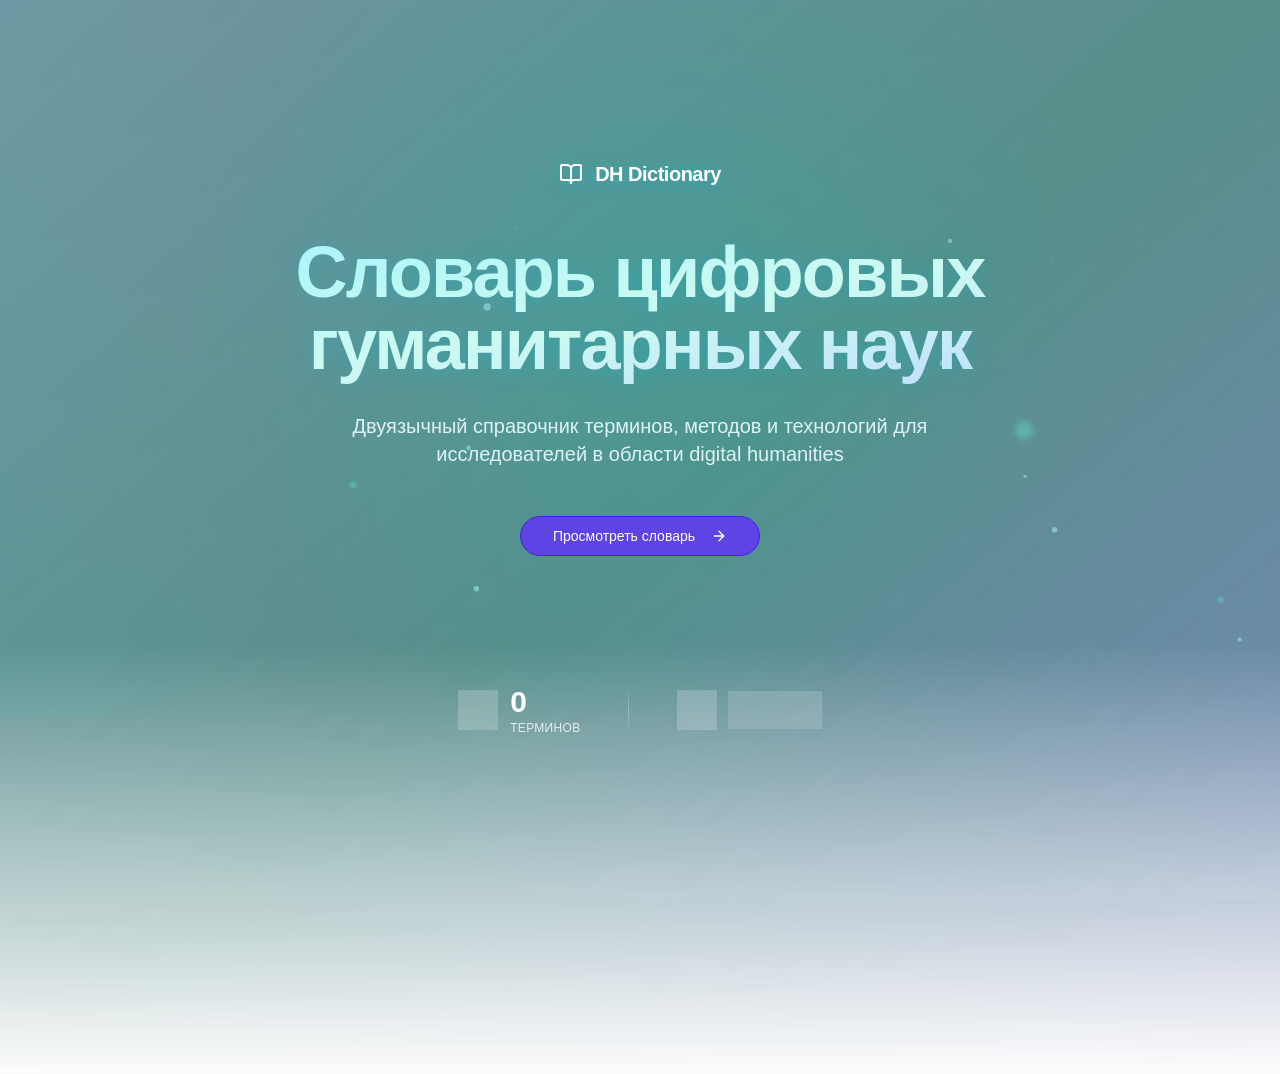
==== commit 78fa2d0b: "deploy: 4a0e75ca5821bc45cda5a0f5621747317132d2f6" ====
--- a/index.html
+++ b/index.html
@@ -30,7 +30,7 @@
     <link rel="preconnect" href="https://fonts.googleapis.com">
     <link rel="preconnect" href="https://fonts.gstatic.com" crossorigin>
     <link href="https://fonts.googleapis.com/css2?family=Architects+Daughter&family=DM+Sans:ital,opsz,wght@0,9..40,100..1000;1,9..40,100..1000&family=Fira+Code:wght@300..700&family=Geist+Mono:wght@100..900&family=Geist:wght@100..900&family=IBM+Plex+Mono:ital,wght@0,100;0,200;0,300;0,400;0,500;0,600;0,700;1,100;1,200;1,300;1,400;1,500;1,600;1,700&family=IBM+Plex+Sans:ital,wght@0,100..700;1,100..700&family=Inter:ital,opsz,wght@0,14..32,100..900;1,14..32,100..900&family=JetBrains+Mono:ital,wght@0,100..800;1,100..800&family=Libre+Baskerville:ital,wght@0,400;0,700;1,400&family=Lora:ital,wght@0,400..700;1,400..700&family=Merriweather:ital,opsz,wght@0,18..144,300..900;1,18..144,300..900&family=Montserrat:ital,wght@0,100..900;1,100..900&family=Open+Sans:ital,wght@0,300..800;1,300..800&family=Outfit:wght@100..900&family=Oxanium:wght@200..800&family=Playfair+Display:ital,wght@0,400..900;1,400..900&family=Plus+Jakarta+Sans:ital,wght@0,200..800;1,200..800&family=Poppins:ital,wght@0,100;0,200;0,300;0,400;0,500;0,600;0,700;0,800;0,900;1,100;1,200;1,300;1,400;1,500;1,600;1,700;1,800;1,900&family=Roboto+Mono:ital,wght@0,100..700;1,100..700&family=Roboto:ital,wght@0,100..900;1,100..900&family=Source+Code+Pro:ital,wght@0,200..900;1,200..900&family=Source+Serif+4:ital,opsz,wght@0,8..60,200..900;1,8..60,200..900&family=Space+Grotesk:wght@300..700&family=Space+Mono:ital,wght@0,400;0,700;1,400;1,700&display=swap" rel="stylesheet">
-    <script type="module" crossorigin src="/assets/index-B86hUpLt.js"></script>
+    <script type="module" crossorigin src="/assets/index-BM7lGO1n.js"></script>
     <link rel="stylesheet" crossorigin href="/assets/index-CSsqcuXr.css">
   </head>
   <body>
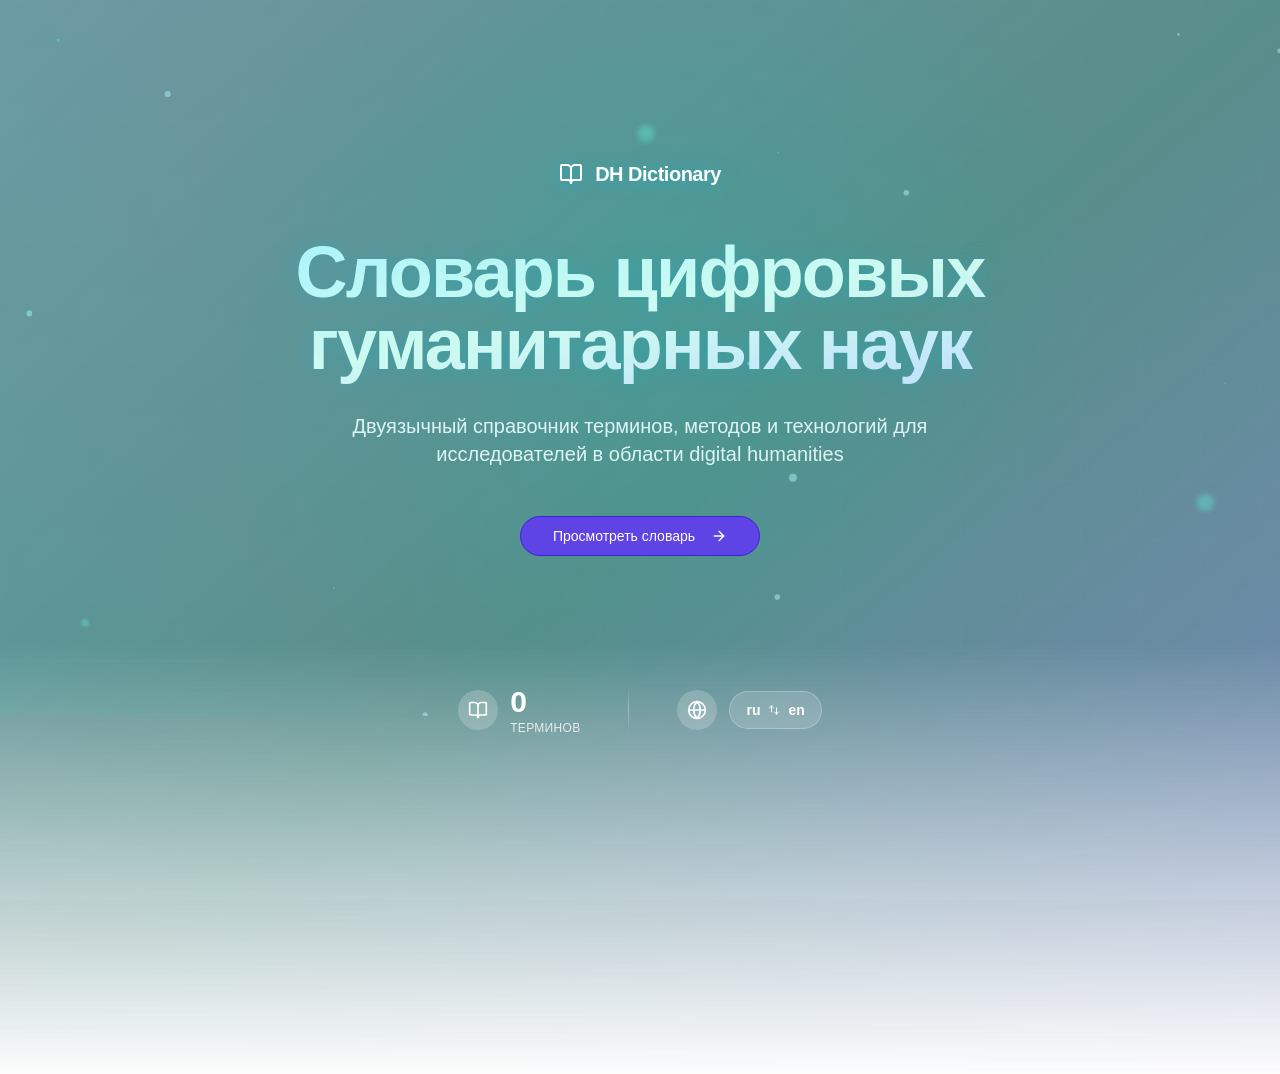
==== commit 2bf694ed: "deploy: b6d8b1b6c88756e7a1d5065ccccda94a625fd4c9" ====
--- a/index.html
+++ b/index.html
@@ -30,7 +30,7 @@
     <link rel="preconnect" href="https://fonts.googleapis.com">
     <link rel="preconnect" href="https://fonts.gstatic.com" crossorigin>
     <link href="https://fonts.googleapis.com/css2?family=Architects+Daughter&family=DM+Sans:ital,opsz,wght@0,9..40,100..1000;1,9..40,100..1000&family=Fira+Code:wght@300..700&family=Geist+Mono:wght@100..900&family=Geist:wght@100..900&family=IBM+Plex+Mono:ital,wght@0,100;0,200;0,300;0,400;0,500;0,600;0,700;1,100;1,200;1,300;1,400;1,500;1,600;1,700&family=IBM+Plex+Sans:ital,wght@0,100..700;1,100..700&family=Inter:ital,opsz,wght@0,14..32,100..900;1,14..32,100..900&family=JetBrains+Mono:ital,wght@0,100..800;1,100..800&family=Libre+Baskerville:ital,wght@0,400;0,700;1,400&family=Lora:ital,wght@0,400..700;1,400..700&family=Merriweather:ital,opsz,wght@0,18..144,300..900;1,18..144,300..900&family=Montserrat:ital,wght@0,100..900;1,100..900&family=Open+Sans:ital,wght@0,300..800;1,300..800&family=Outfit:wght@100..900&family=Oxanium:wght@200..800&family=Playfair+Display:ital,wght@0,400..900;1,400..900&family=Plus+Jakarta+Sans:ital,wght@0,200..800;1,200..800&family=Poppins:ital,wght@0,100;0,200;0,300;0,400;0,500;0,600;0,700;0,800;0,900;1,100;1,200;1,300;1,400;1,500;1,600;1,700;1,800;1,900&family=Roboto+Mono:ital,wght@0,100..700;1,100..700&family=Roboto:ital,wght@0,100..900;1,100..900&family=Source+Code+Pro:ital,wght@0,200..900;1,200..900&family=Source+Serif+4:ital,opsz,wght@0,8..60,200..900;1,8..60,200..900&family=Space+Grotesk:wght@300..700&family=Space+Mono:ital,wght@0,400;0,700;1,400;1,700&display=swap" rel="stylesheet">
-    <script type="module" crossorigin src="/assets/index-BM7lGO1n.js"></script>
+    <script type="module" crossorigin src="/assets/index-Dl3rnKGJ.js"></script>
     <link rel="stylesheet" crossorigin href="/assets/index-CSsqcuXr.css">
   </head>
   <body>
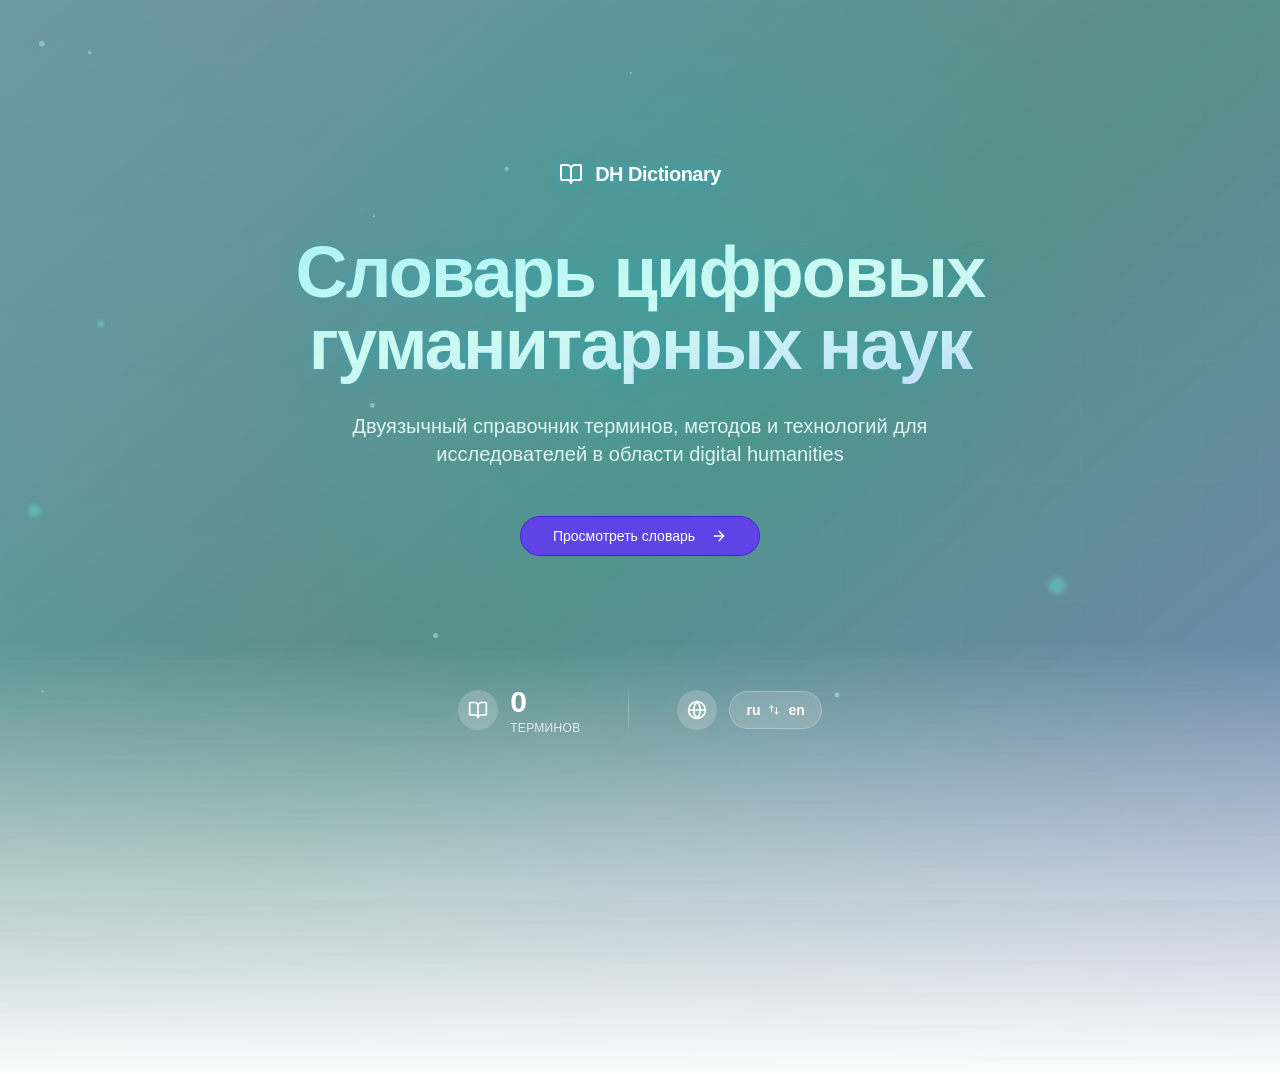
==== commit 13448295: "deploy: c8e770337bd1a107f7de98002c80fc5cc512842c" ====
--- a/index.html
+++ b/index.html
@@ -30,7 +30,7 @@
     <link rel="preconnect" href="https://fonts.googleapis.com">
     <link rel="preconnect" href="https://fonts.gstatic.com" crossorigin>
     <link href="https://fonts.googleapis.com/css2?family=Architects+Daughter&family=DM+Sans:ital,opsz,wght@0,9..40,100..1000;1,9..40,100..1000&family=Fira+Code:wght@300..700&family=Geist+Mono:wght@100..900&family=Geist:wght@100..900&family=IBM+Plex+Mono:ital,wght@0,100;0,200;0,300;0,400;0,500;0,600;0,700;1,100;1,200;1,300;1,400;1,500;1,600;1,700&family=IBM+Plex+Sans:ital,wght@0,100..700;1,100..700&family=Inter:ital,opsz,wght@0,14..32,100..900;1,14..32,100..900&family=JetBrains+Mono:ital,wght@0,100..800;1,100..800&family=Libre+Baskerville:ital,wght@0,400;0,700;1,400&family=Lora:ital,wght@0,400..700;1,400..700&family=Merriweather:ital,opsz,wght@0,18..144,300..900;1,18..144,300..900&family=Montserrat:ital,wght@0,100..900;1,100..900&family=Open+Sans:ital,wght@0,300..800;1,300..800&family=Outfit:wght@100..900&family=Oxanium:wght@200..800&family=Playfair+Display:ital,wght@0,400..900;1,400..900&family=Plus+Jakarta+Sans:ital,wght@0,200..800;1,200..800&family=Poppins:ital,wght@0,100;0,200;0,300;0,400;0,500;0,600;0,700;0,800;0,900;1,100;1,200;1,300;1,400;1,500;1,600;1,700;1,800;1,900&family=Roboto+Mono:ital,wght@0,100..700;1,100..700&family=Roboto:ital,wght@0,100..900;1,100..900&family=Source+Code+Pro:ital,wght@0,200..900;1,200..900&family=Source+Serif+4:ital,opsz,wght@0,8..60,200..900;1,8..60,200..900&family=Space+Grotesk:wght@300..700&family=Space+Mono:ital,wght@0,400;0,700;1,400;1,700&display=swap" rel="stylesheet">
-    <script type="module" crossorigin src="/assets/index-Dl3rnKGJ.js"></script>
+    <script type="module" crossorigin src="/assets/index-C12ul1wL.js"></script>
     <link rel="stylesheet" crossorigin href="/assets/index-CSsqcuXr.css">
   </head>
   <body>
